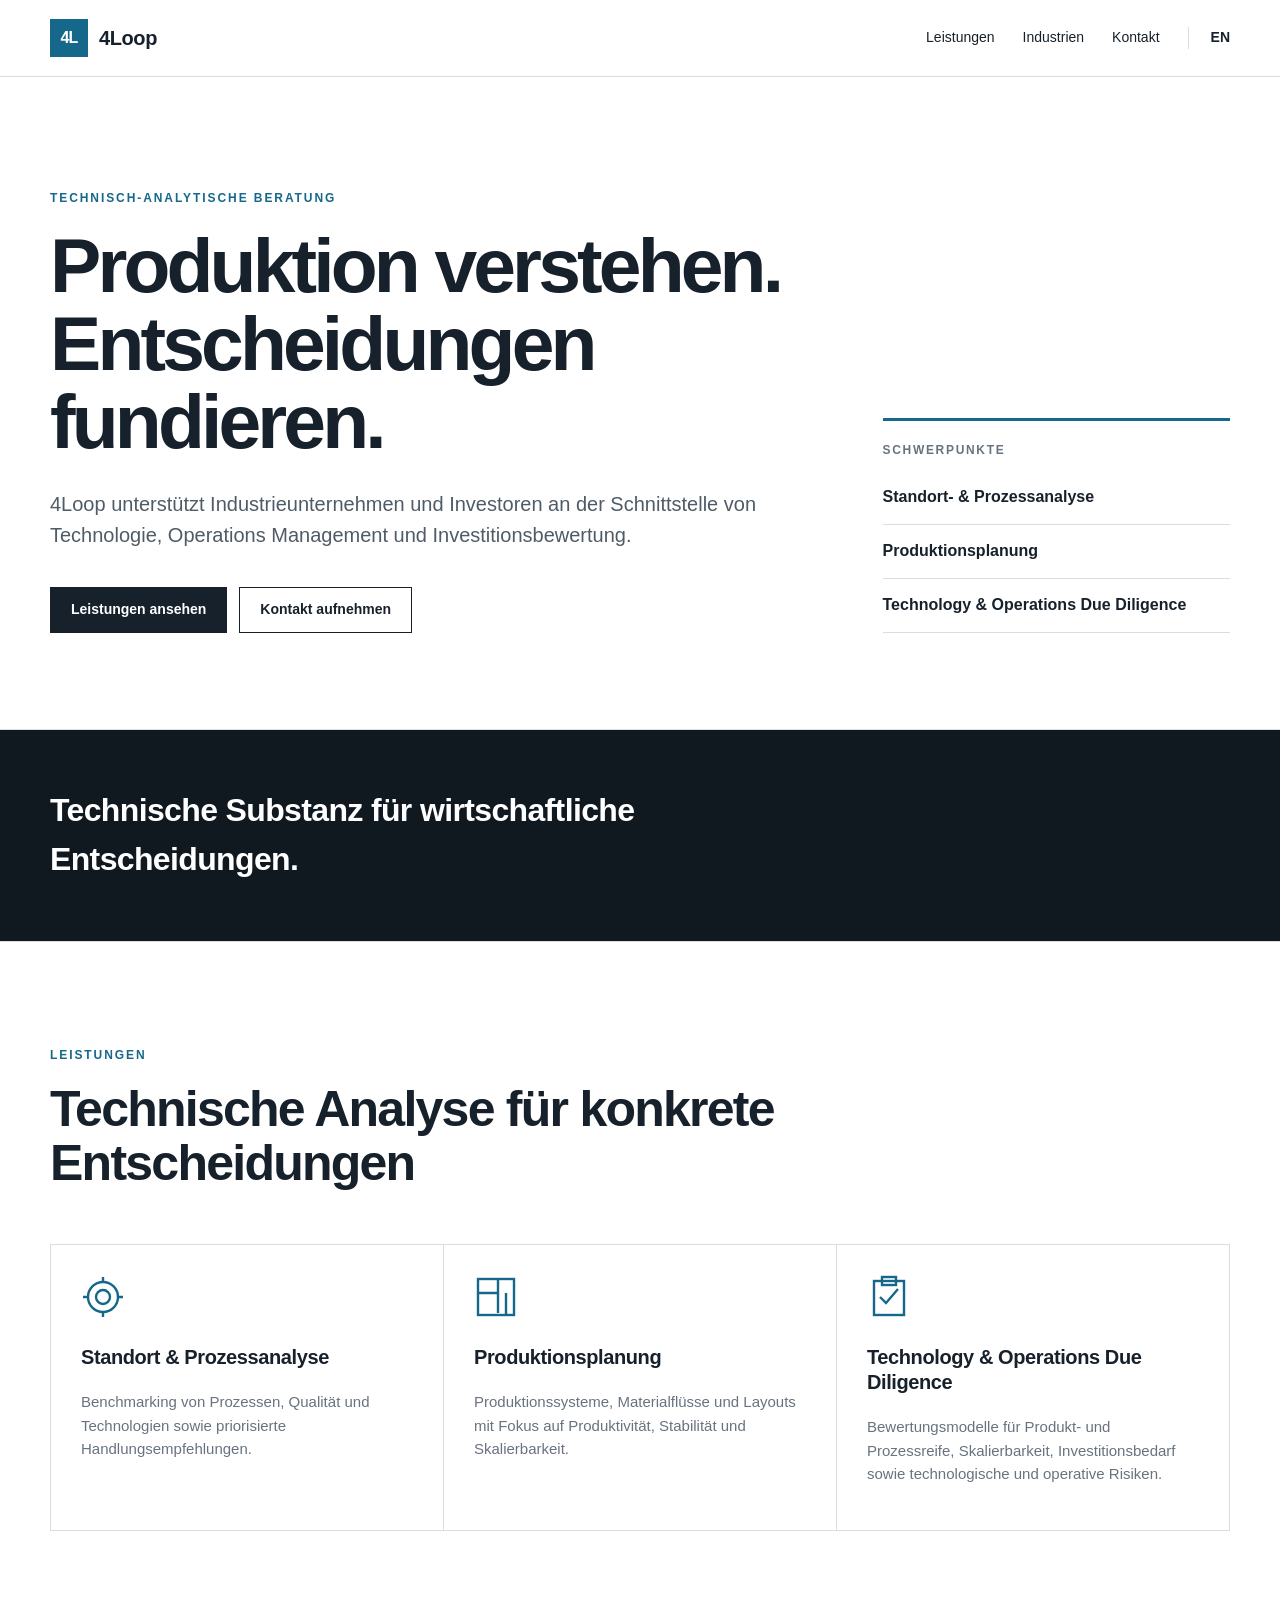
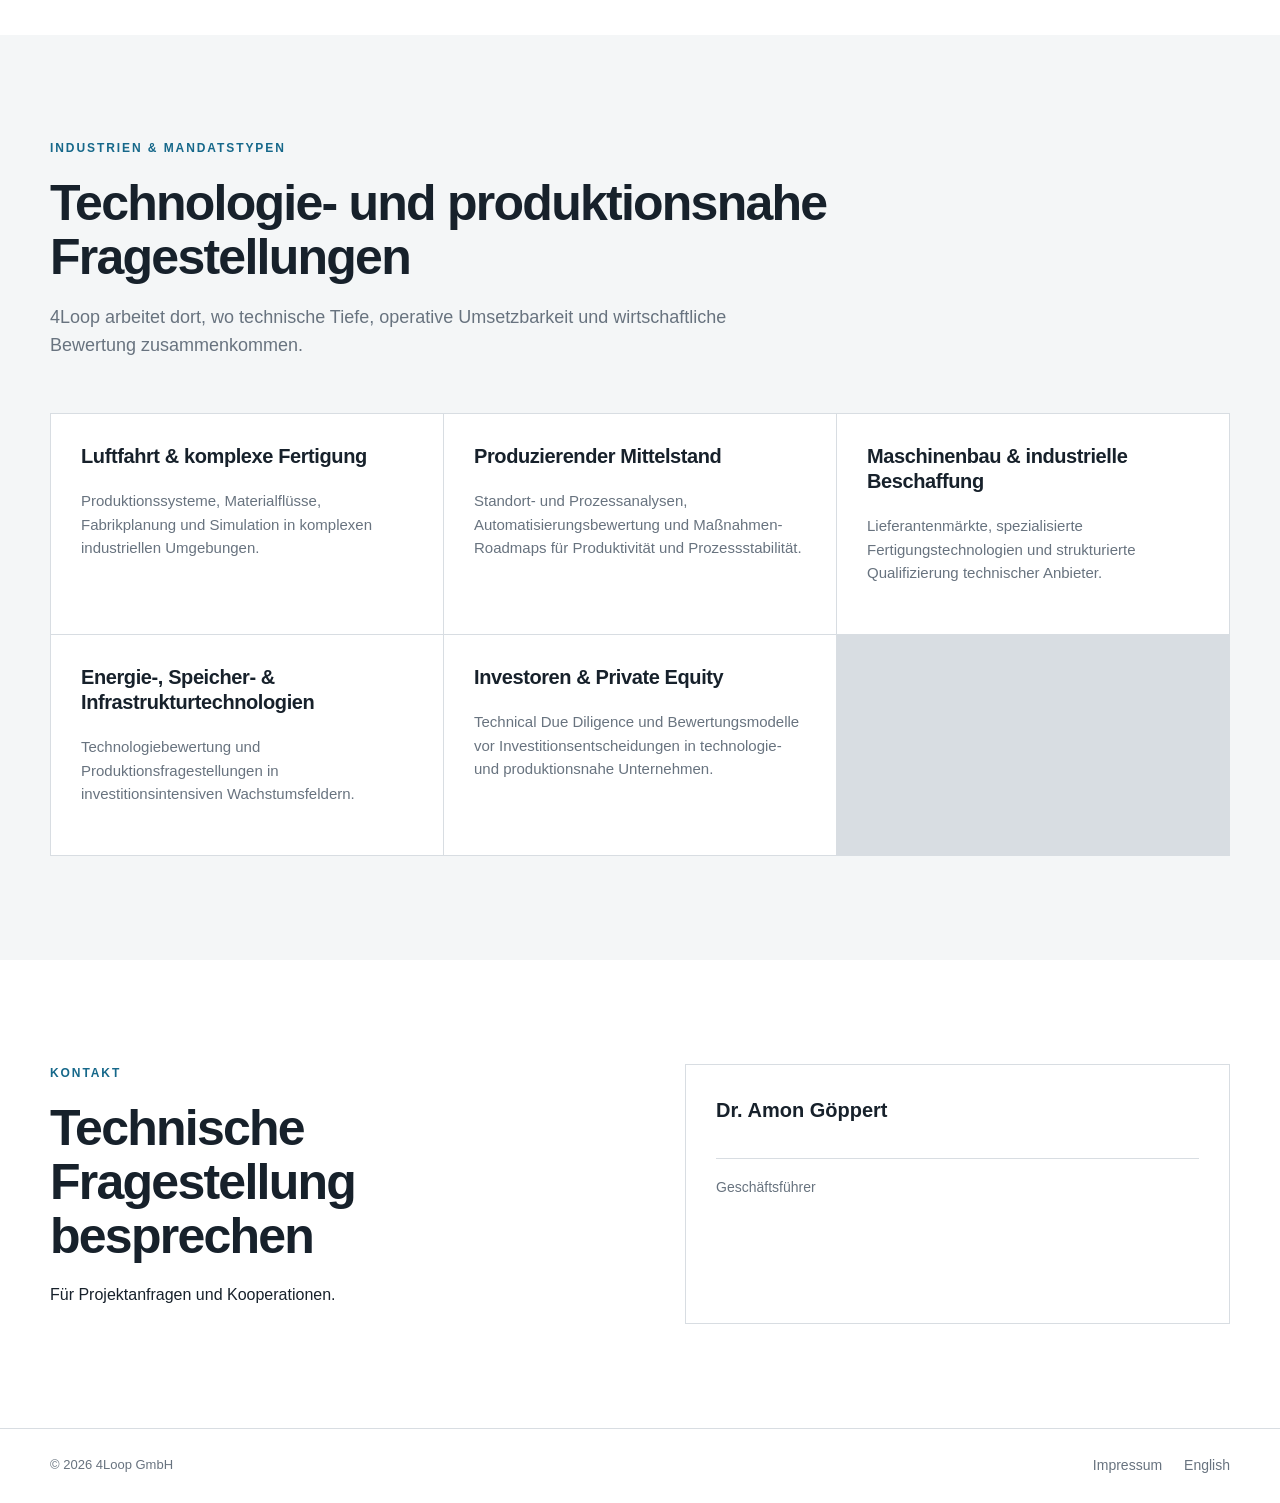
==== index.html @ 40c07889 "Projekterfahrung-Sektion entfernen, Firmenanschrift ins Impressum verlagern "Ausgewählte Projekterfa" ====
<!doctype html>
<html lang="de">
<head>
  <meta charset="utf-8">
  <meta name="viewport" content="width=device-width, initial-scale=1">
  <meta name="description" content="4Loop GmbH – technisch-analytische Beratung für Produktion, Lieferkette, Simulation und Investitionsentscheidungen.">
  <title>4Loop GmbH | Technische Beratung für Produktion und Investitionsentscheidungen</title>
  <link rel="stylesheet" href="styles.css">
</head>
<body>
  <header class="site-header">
    <div class="container header-inner">
      <a class="brand" href="./" aria-label="4Loop Startseite">
        <span class="brand-mark">4L</span>
        <span class="brand-name">4Loop</span>
      </a>
      <nav class="nav" aria-label="Hauptnavigation">
        <a href="#leistungen">Leistungen</a>
        <a href="#industrien">Industrien</a>
        <a href="#kontakt">Kontakt</a>
        <a class="lang-link" href="en/" lang="en">EN</a>
      </nav>
    </div>
  </header>

  <main>
    <section class="hero">
      <div class="container hero-grid">
        <div>
          <p class="eyebrow">Technisch-analytische Beratung</p>
          <h1>Produktion verstehen.<br>Entscheidungen fundieren.</h1>
          <p class="hero-copy">4Loop unterstützt Industrieunternehmen und Investoren an der Schnittstelle von Technologie, Operations Management und Investitionsbewertung.</p>
          <div class="hero-actions">
            <a class="button primary" href="#leistungen">Leistungen ansehen</a>
            <a class="button secondary" href="#kontakt">Kontakt aufnehmen</a>
          </div>
        </div>
        <aside class="hero-panel" aria-label="Leistungsschwerpunkte">
          <p class="panel-label">Schwerpunkte</p>
          <ul class="focus-list">
            <li>Standort- & Prozessanalyse</li>
            <li>Produktionsplanung</li>
            <li>Technology & Operations Due Diligence</li>
          </ul>
        </aside>
      </div>
    </section>

    <section class="claim">
      <div class="container">
        <p>Technische Substanz für wirtschaftliche Entscheidungen.</p>
      </div>
    </section>

    <section class="section" id="leistungen">
      <div class="container">
        <div class="section-heading">
          <p class="eyebrow">Leistungen</p>
          <h2>Technische Analyse für konkrete Entscheidungen</h2>
        </div>
        <div class="card-grid services-grid">
          <article class="card">
            <span class="card-icon" aria-hidden="true"><svg viewBox="0 0 44 44" fill="none" stroke="currentColor" stroke-width="2.4"><circle cx="22" cy="22" r="15"/><circle cx="22" cy="22" r="7"/><path d="M22 2v6M22 36v6M2 22h6M36 22h6"/></svg></span>
            <h3>Standort & Prozessanalyse</h3>
            <p>Benchmarking von Prozessen, Qualität und Technologien sowie priorisierte Handlungsempfehlungen.</p>
          </article>
          <article class="card">
            <span class="card-icon" aria-hidden="true"><svg viewBox="0 0 44 44" fill="none" stroke="currentColor" stroke-width="2.4"><rect x="4" y="4" width="36" height="36"/><path d="M4 18h20M24 4v34M32 18v22"/></svg></span>
            <h3>Produktionsplanung</h3>
            <p>Produktionssysteme, Materialflüsse und Layouts mit Fokus auf Produktivität, Stabilität und Skalierbarkeit.</p>
          </article>
          <article class="card">
            <span class="card-icon" aria-hidden="true"><svg viewBox="0 0 44 44" fill="none" stroke="currentColor" stroke-width="2.4"><rect x="7" y="6" width="30" height="34"/><rect x="15" y="2" width="14" height="8"/><path d="M13 22l6 6 12-14"/></svg></span>
            <h3>Technology & Operations Due Diligence</h3>
            <p>Bewertungsmodelle für Produkt- und Prozessreife, Skalierbarkeit, Investitionsbedarf sowie technologische und operative Risiken.</p>
          </article>
        </div>
      </div>
    </section>

    <section class="section section-muted" id="industrien">
      <div class="container">
        <div class="section-heading">
          <p class="eyebrow">Industrien & Mandatstypen</p>
          <h2>Technologie- und produktionsnahe Fragestellungen</h2>
          <p>4Loop arbeitet dort, wo technische Tiefe, operative Umsetzbarkeit und wirtschaftliche Bewertung zusammenkommen.</p>
        </div>
        <div class="industry-grid">
          <article class="industry"><h3>Luftfahrt & komplexe Fertigung</h3><p>Produktionssysteme, Materialflüsse, Fabrikplanung und Simulation in komplexen industriellen Umgebungen.</p></article>
          <article class="industry"><h3>Produzierender Mittelstand</h3><p>Standort- und Prozessanalysen, Automatisierungsbewertung und Maßnahmen-Roadmaps für Produktivität und Prozessstabilität.</p></article>
          <article class="industry"><h3>Maschinenbau & industrielle Beschaffung</h3><p>Lieferantenmärkte, spezialisierte Fertigungstechnologien und strukturierte Qualifizierung technischer Anbieter.</p></article>
          <article class="industry"><h3>Energie-, Speicher- & Infrastrukturtechnologien</h3><p>Technologiebewertung und Produktionsfragestellungen in investitionsintensiven Wachstumsfeldern.</p></article>
          <article class="industry"><h3>Investoren & Private Equity</h3><p>Technical Due Diligence und Bewertungsmodelle vor Investitionsentscheidungen in technologie- und produktionsnahe Unternehmen.</p></article>
        </div>
      </div>
    </section>

    <section class="section contact-section" id="kontakt">
      <div class="container contact-grid">
        <div>
          <p class="eyebrow">Kontakt</p>
          <h2>Technische Fragestellung besprechen</h2>
          <p>Für Projektanfragen und Kooperationen.</p>
        </div>
        <address class="contact-card">
          <strong>Dr. Amon Göppert</strong>
          <span class="contact-meta">Geschäftsführer</span>
          <!-- TODO before go-live: add a business email/phone contact channel here (Firmenanschrift steht im Impressum). -->
        </address>
      </div>
    </section>
  </main>

  <footer class="site-footer">
    <div class="container footer-inner">
      <span>© 2026 4Loop GmbH</span>
      <div class="footer-links">
        <a href="impressum.html">Impressum</a>
        <a href="en/" lang="en">English</a>
      </div>
    </div>
  </footer>
</body>
</html>
---- styles.css ----
:root{--ink:#17212b;--muted:#68737f;--line:#d8dde2;--paper:#fff;--soft:#f4f6f7;--accent:#16688a;--dark:#101820;--max:1180px}*{box-sizing:border-box}html{scroll-behavior:smooth}body{margin:0;font-family:Inter,ui-sans-serif,-apple-system,BlinkMacSystemFont,"Segoe UI",Helvetica,Arial,sans-serif;color:var(--ink);background:var(--paper);line-height:1.55}.container{width:min(calc(100% - 48px),var(--max));margin:auto}.site-header{position:sticky;top:0;z-index:10;background:rgba(255,255,255,.96);border-bottom:1px solid var(--line);backdrop-filter:blur(10px)}.header-inner{height:76px;display:flex;align-items:center;justify-content:space-between}.brand{display:flex;align-items:center;gap:11px;color:var(--ink);text-decoration:none}.brand-mark{display:grid;place-items:center;width:38px;height:38px;background:var(--accent);color:#fff;font-weight:800;letter-spacing:-.05em}.brand-name{font-size:20px;font-weight:750;letter-spacing:-.02em}.nav{display:flex;align-items:center;gap:28px}.nav a,.footer-links a{color:inherit;text-decoration:none;font-size:14px}.nav a:hover,.footer-links a:hover{color:var(--accent)}.lang-link{padding-left:22px;border-left:1px solid var(--line);font-weight:700}.hero{padding:112px 0 96px;border-bottom:1px solid var(--line)}.hero-grid{display:grid;grid-template-columns:minmax(0,1.5fr) minmax(300px,.7fr);gap:88px;align-items:end}.eyebrow{margin:0 0 18px;text-transform:uppercase;letter-spacing:.16em;font-size:12px;font-weight:800;color:var(--accent)}h1,h2,h3,p{margin-top:0}h1{font-size:clamp(48px,6vw,78px);line-height:1.02;letter-spacing:-.05em;max-width:850px;margin-bottom:28px}h2{font-size:clamp(34px,4vw,50px);line-height:1.08;letter-spacing:-.035em;margin-bottom:20px}h3{font-size:20px;line-height:1.25;letter-spacing:-.02em}.hero-copy{max-width:750px;font-size:20px;color:#4f5b66}.hero-actions{display:flex;gap:12px;margin-top:36px}.button{display:inline-flex;align-items:center;justify-content:center;min-height:46px;padding:0 20px;border:1px solid var(--ink);text-decoration:none;font-size:14px;font-weight:700}.button.primary{background:var(--ink);color:#fff}.button.primary:hover{background:var(--accent);border-color:var(--accent)}.button.secondary{color:var(--ink);background:#fff}.hero-panel{border-top:3px solid var(--accent);padding-top:20px}.panel-label{font-size:12px;text-transform:uppercase;letter-spacing:.14em;font-weight:800;color:var(--muted)}.focus-list{list-style:none;padding:0;margin:0}.focus-list li{padding:14px 0;border-bottom:1px solid var(--line);font-weight:650}.section{padding:104px 0}.section-muted{background:var(--soft)}.section-heading{max-width:780px;margin-bottom:54px}.section-heading>p:last-child{font-size:18px;color:var(--muted);max-width:700px}.card-grid{display:grid;grid-template-columns:repeat(3,1fr);border-top:1px solid var(--line);border-left:1px solid var(--line)}.card{min-height:250px;padding:30px;border-right:1px solid var(--line);border-bottom:1px solid var(--line)}.card p,.industry p{color:var(--muted);font-size:15px}.industry-grid{display:grid;grid-template-columns:repeat(3,1fr);gap:1px;background:var(--line);border:1px solid var(--line)}.industry{background:var(--paper);padding:30px;min-height:220px}.claim{border-bottom:1px solid var(--line);padding:56px 0;background:var(--dark)}.claim p{margin:0;color:#fff;font-size:clamp(22px,2.6vw,32px);font-weight:650;letter-spacing:-.02em;max-width:820px}.card-icon{display:block;width:44px;height:44px;color:var(--accent)}.card-icon svg{width:100%;height:100%}.card h3{margin-top:26px}.contact-grid{display:grid;grid-template-columns:1fr 1fr;gap:90px}.contact-card{font-style:normal;display:flex;flex-direction:column;padding:30px;border:1px solid var(--line);font-size:16px}.contact-card strong{font-size:20px;margin-bottom:14px}.contact-meta{margin-top:18px;padding-top:18px;border-top:1px solid var(--line);color:var(--muted);font-size:14px}.site-footer{border-top:1px solid var(--line);padding:26px 0;color:var(--muted)}.footer-inner{display:flex;justify-content:space-between;font-size:13px}.footer-links{display:flex;gap:22px}.legal{max-width:820px}.legal h1{font-size:48px}.legal h2{font-size:24px;margin-top:42px}.legal p{color:#4f5b66}@media(max-width:900px){.nav a:not(.lang-link){display:none}.hero-grid,.contact-grid{grid-template-columns:1fr;gap:50px}.card-grid,.industry-grid{grid-template-columns:1fr 1fr}.hero{padding-top:80px}}@media(max-width:600px){.container{width:min(calc(100% - 30px),var(--max))}.header-inner{height:66px}.hero{padding:64px 0}.section{padding:72px 0}.card-grid,.industry-grid{grid-template-columns:1fr}h1{font-size:46px}.hero-actions{flex-direction:column;align-items:stretch}.footer-inner{gap:20px;flex-direction:column}}
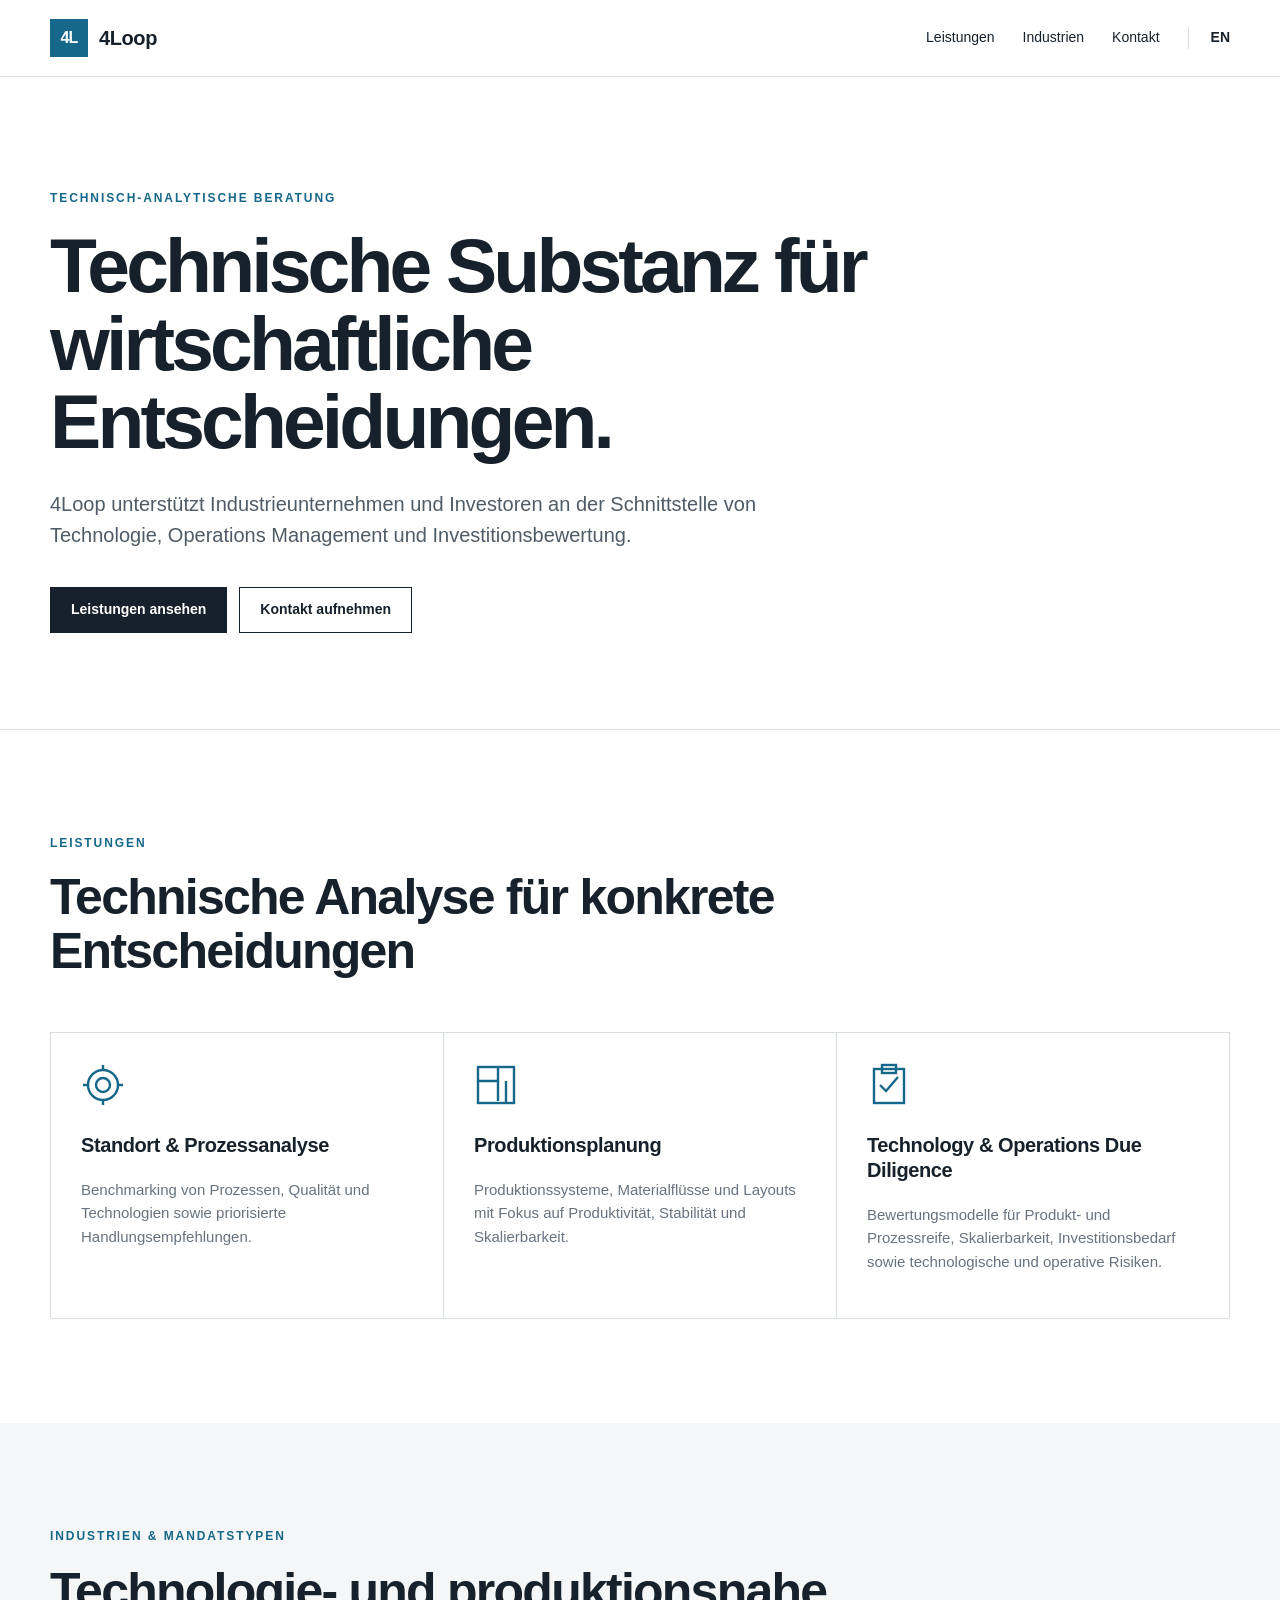
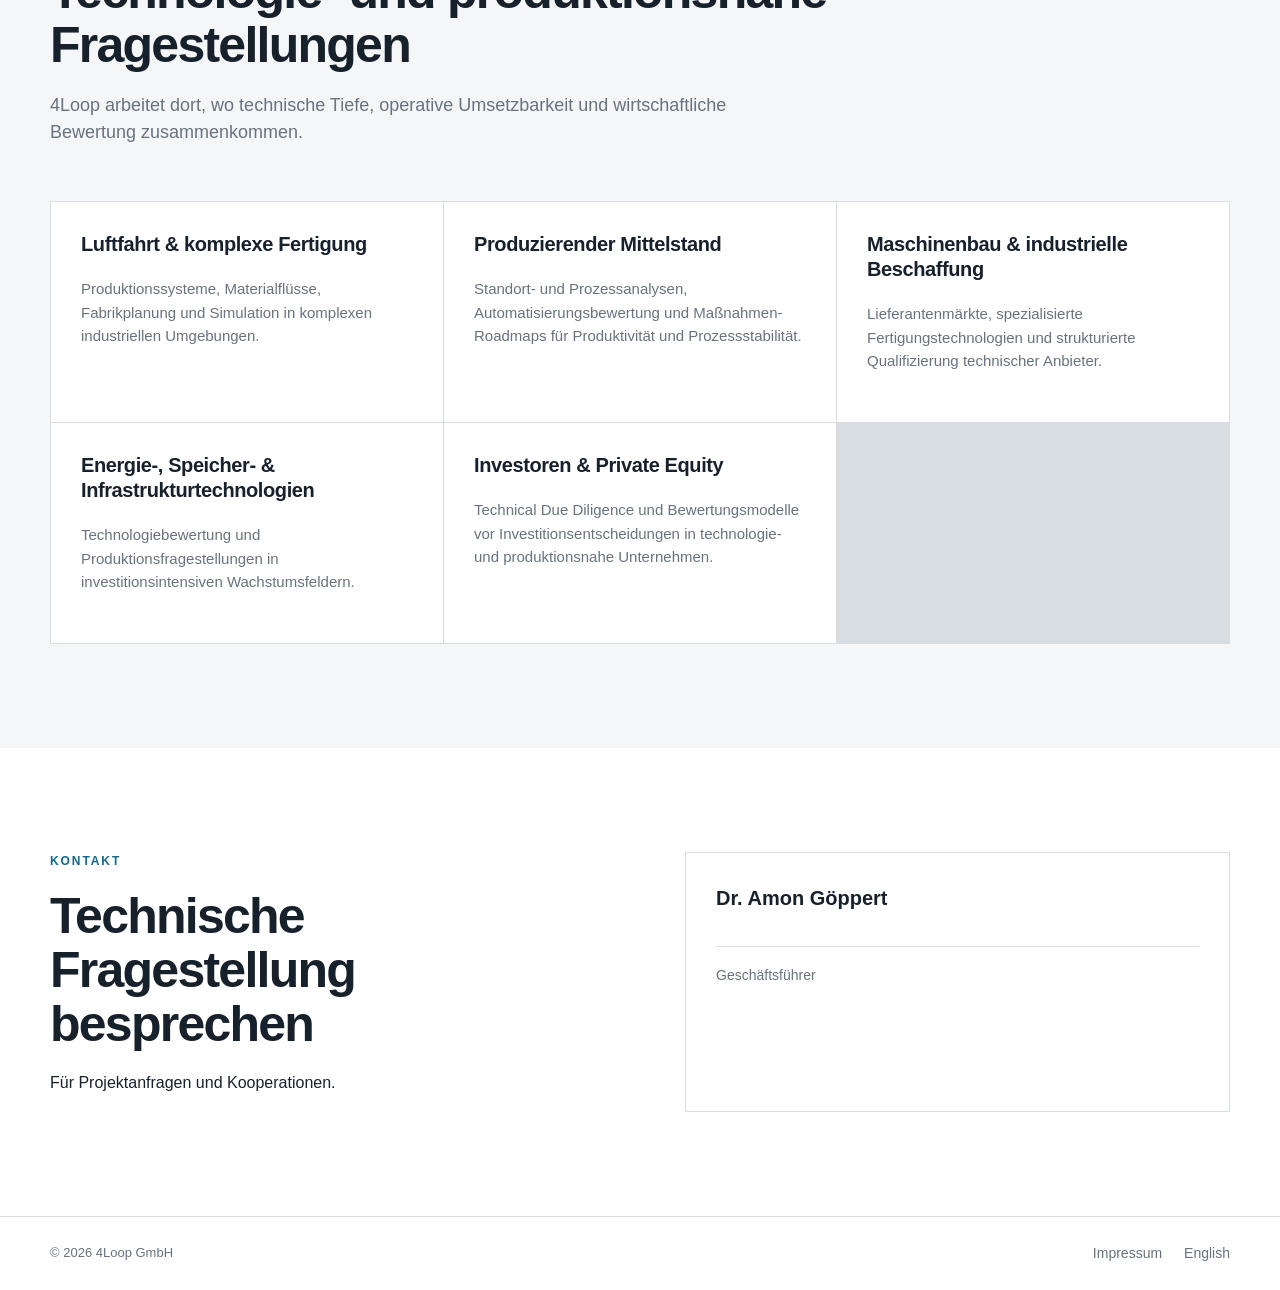
==== commit f3efe4c6: "Hero vereinfachen: Claim wird Headline, Schwerpunkte-Panel entfernt "Technische Substanz für wirtsch" ====
--- a/index.html
+++ b/index.html
@@ -25,30 +25,14 @@
 
   <main>
     <section class="hero">
-      <div class="container hero-grid">
-        <div>
-          <p class="eyebrow">Technisch-analytische Beratung</p>
-          <h1>Produktion verstehen.<br>Entscheidungen fundieren.</h1>
-          <p class="hero-copy">4Loop unterstützt Industrieunternehmen und Investoren an der Schnittstelle von Technologie, Operations Management und Investitionsbewertung.</p>
-          <div class="hero-actions">
-            <a class="button primary" href="#leistungen">Leistungen ansehen</a>
-            <a class="button secondary" href="#kontakt">Kontakt aufnehmen</a>
-          </div>
+      <div class="container">
+        <p class="eyebrow">Technisch-analytische Beratung</p>
+        <h1>Technische Substanz für wirtschaftliche Entscheidungen.</h1>
+        <p class="hero-copy">4Loop unterstützt Industrieunternehmen und Investoren an der Schnittstelle von Technologie, Operations Management und Investitionsbewertung.</p>
+        <div class="hero-actions">
+          <a class="button primary" href="#leistungen">Leistungen ansehen</a>
+          <a class="button secondary" href="#kontakt">Kontakt aufnehmen</a>
         </div>
-        <aside class="hero-panel" aria-label="Leistungsschwerpunkte">
-          <p class="panel-label">Schwerpunkte</p>
-          <ul class="focus-list">
-            <li>Standort- & Prozessanalyse</li>
-            <li>Produktionsplanung</li>
-            <li>Technology & Operations Due Diligence</li>
-          </ul>
-        </aside>
-      </div>
-    </section>
-
-    <section class="claim">
-      <div class="container">
-        <p>Technische Substanz für wirtschaftliche Entscheidungen.</p>
       </div>
     </section>
 
--- a/styles.css
+++ b/styles.css
@@ -1 +1 @@
-:root{--ink:#17212b;--muted:#68737f;--line:#d8dde2;--paper:#fff;--soft:#f4f6f7;--accent:#16688a;--dark:#101820;--max:1180px}*{box-sizing:border-box}html{scroll-behavior:smooth}body{margin:0;font-family:Inter,ui-sans-serif,-apple-system,BlinkMacSystemFont,"Segoe UI",Helvetica,Arial,sans-serif;color:var(--ink);background:var(--paper);line-height:1.55}.container{width:min(calc(100% - 48px),var(--max));margin:auto}.site-header{position:sticky;top:0;z-index:10;background:rgba(255,255,255,.96);border-bottom:1px solid var(--line);backdrop-filter:blur(10px)}.header-inner{height:76px;display:flex;align-items:center;justify-content:space-between}.brand{display:flex;align-items:center;gap:11px;color:var(--ink);text-decoration:none}.brand-mark{display:grid;place-items:center;width:38px;height:38px;background:var(--accent);color:#fff;font-weight:800;letter-spacing:-.05em}.brand-name{font-size:20px;font-weight:750;letter-spacing:-.02em}.nav{display:flex;align-items:center;gap:28px}.nav a,.footer-links a{color:inherit;text-decoration:none;font-size:14px}.nav a:hover,.footer-links a:hover{color:var(--accent)}.lang-link{padding-left:22px;border-left:1px solid var(--line);font-weight:700}.hero{padding:112px 0 96px;border-bottom:1px solid var(--line)}.hero-grid{display:grid;grid-template-columns:minmax(0,1.5fr) minmax(300px,.7fr);gap:88px;align-items:end}.eyebrow{margin:0 0 18px;text-transform:uppercase;letter-spacing:.16em;font-size:12px;font-weight:800;color:var(--accent)}h1,h2,h3,p{margin-top:0}h1{font-size:clamp(48px,6vw,78px);line-height:1.02;letter-spacing:-.05em;max-width:850px;margin-bottom:28px}h2{font-size:clamp(34px,4vw,50px);line-height:1.08;letter-spacing:-.035em;margin-bottom:20px}h3{font-size:20px;line-height:1.25;letter-spacing:-.02em}.hero-copy{max-width:750px;font-size:20px;color:#4f5b66}.hero-actions{display:flex;gap:12px;margin-top:36px}.button{display:inline-flex;align-items:center;justify-content:center;min-height:46px;padding:0 20px;border:1px solid var(--ink);text-decoration:none;font-size:14px;font-weight:700}.button.primary{background:var(--ink);color:#fff}.button.primary:hover{background:var(--accent);border-color:var(--accent)}.button.secondary{color:var(--ink);background:#fff}.hero-panel{border-top:3px solid var(--accent);padding-top:20px}.panel-label{font-size:12px;text-transform:uppercase;letter-spacing:.14em;font-weight:800;color:var(--muted)}.focus-list{list-style:none;padding:0;margin:0}.focus-list li{padding:14px 0;border-bottom:1px solid var(--line);font-weight:650}.section{padding:104px 0}.section-muted{background:var(--soft)}.section-heading{max-width:780px;margin-bottom:54px}.section-heading>p:last-child{font-size:18px;color:var(--muted);max-width:700px}.card-grid{display:grid;grid-template-columns:repeat(3,1fr);border-top:1px solid var(--line);border-left:1px solid var(--line)}.card{min-height:250px;padding:30px;border-right:1px solid var(--line);border-bottom:1px solid var(--line)}.card p,.industry p{color:var(--muted);font-size:15px}.industry-grid{display:grid;grid-template-columns:repeat(3,1fr);gap:1px;background:var(--line);border:1px solid var(--line)}.industry{background:var(--paper);padding:30px;min-height:220px}.claim{border-bottom:1px solid var(--line);padding:56px 0;background:var(--dark)}.claim p{margin:0;color:#fff;font-size:clamp(22px,2.6vw,32px);font-weight:650;letter-spacing:-.02em;max-width:820px}.card-icon{display:block;width:44px;height:44px;color:var(--accent)}.card-icon svg{width:100%;height:100%}.card h3{margin-top:26px}.contact-grid{display:grid;grid-template-columns:1fr 1fr;gap:90px}.contact-card{font-style:normal;display:flex;flex-direction:column;padding:30px;border:1px solid var(--line);font-size:16px}.contact-card strong{font-size:20px;margin-bottom:14px}.contact-meta{margin-top:18px;padding-top:18px;border-top:1px solid var(--line);color:var(--muted);font-size:14px}.site-footer{border-top:1px solid var(--line);padding:26px 0;color:var(--muted)}.footer-inner{display:flex;justify-content:space-between;font-size:13px}.footer-links{display:flex;gap:22px}.legal{max-width:820px}.legal h1{font-size:48px}.legal h2{font-size:24px;margin-top:42px}.legal p{color:#4f5b66}@media(max-width:900px){.nav a:not(.lang-link){display:none}.hero-grid,.contact-grid{grid-template-columns:1fr;gap:50px}.card-grid,.industry-grid{grid-template-columns:1fr 1fr}.hero{padding-top:80px}}@media(max-width:600px){.container{width:min(calc(100% - 30px),var(--max))}.header-inner{height:66px}.hero{padding:64px 0}.section{padding:72px 0}.card-grid,.industry-grid{grid-template-columns:1fr}h1{font-size:46px}.hero-actions{flex-direction:column;align-items:stretch}.footer-inner{gap:20px;flex-direction:column}}
+:root{--ink:#17212b;--muted:#68737f;--line:#d8dde2;--paper:#fff;--soft:#f4f6f7;--accent:#16688a;--dark:#101820;--max:1180px}*{box-sizing:border-box}html{scroll-behavior:smooth}body{margin:0;font-family:Inter,ui-sans-serif,-apple-system,BlinkMacSystemFont,"Segoe UI",Helvetica,Arial,sans-serif;color:var(--ink);background:var(--paper);line-height:1.55}.container{width:min(calc(100% - 48px),var(--max));margin:auto}.site-header{position:sticky;top:0;z-index:10;background:rgba(255,255,255,.96);border-bottom:1px solid var(--line);backdrop-filter:blur(10px)}.header-inner{height:76px;display:flex;align-items:center;justify-content:space-between}.brand{display:flex;align-items:center;gap:11px;color:var(--ink);text-decoration:none}.brand-mark{display:grid;place-items:center;width:38px;height:38px;background:var(--accent);color:#fff;font-weight:800;letter-spacing:-.05em}.brand-name{font-size:20px;font-weight:750;letter-spacing:-.02em}.nav{display:flex;align-items:center;gap:28px}.nav a,.footer-links a{color:inherit;text-decoration:none;font-size:14px}.nav a:hover,.footer-links a:hover{color:var(--accent)}.lang-link{padding-left:22px;border-left:1px solid var(--line);font-weight:700}.hero{padding:112px 0 96px;border-bottom:1px solid var(--line)}.eyebrow{margin:0 0 18px;text-transform:uppercase;letter-spacing:.16em;font-size:12px;font-weight:800;color:var(--accent)}h1,h2,h3,p{margin-top:0}h1{font-size:clamp(48px,6vw,78px);line-height:1.02;letter-spacing:-.05em;max-width:850px;margin-bottom:28px}h2{font-size:clamp(34px,4vw,50px);line-height:1.08;letter-spacing:-.035em;margin-bottom:20px}h3{font-size:20px;line-height:1.25;letter-spacing:-.02em}.hero-copy{max-width:750px;font-size:20px;color:#4f5b66}.hero-actions{display:flex;gap:12px;margin-top:36px}.button{display:inline-flex;align-items:center;justify-content:center;min-height:46px;padding:0 20px;border:1px solid var(--ink);text-decoration:none;font-size:14px;font-weight:700}.button.primary{background:var(--ink);color:#fff}.button.primary:hover{background:var(--accent);border-color:var(--accent)}.button.secondary{color:var(--ink);background:#fff}.section{padding:104px 0}.section-muted{background:var(--soft)}.section-heading{max-width:780px;margin-bottom:54px}.section-heading>p:last-child{font-size:18px;color:var(--muted);max-width:700px}.card-grid{display:grid;grid-template-columns:repeat(3,1fr);border-top:1px solid var(--line);border-left:1px solid var(--line)}.card{min-height:250px;padding:30px;border-right:1px solid var(--line);border-bottom:1px solid var(--line)}.card p,.industry p{color:var(--muted);font-size:15px}.industry-grid{display:grid;grid-template-columns:repeat(3,1fr);gap:1px;background:var(--line);border:1px solid var(--line)}.industry{background:var(--paper);padding:30px;min-height:220px}.card-icon{display:block;width:44px;height:44px;color:var(--accent)}.card-icon svg{width:100%;height:100%}.card h3{margin-top:26px}.contact-grid{display:grid;grid-template-columns:1fr 1fr;gap:90px}.contact-card{font-style:normal;display:flex;flex-direction:column;padding:30px;border:1px solid var(--line);font-size:16px}.contact-card strong{font-size:20px;margin-bottom:14px}.contact-meta{margin-top:18px;padding-top:18px;border-top:1px solid var(--line);color:var(--muted);font-size:14px}.site-footer{border-top:1px solid var(--line);padding:26px 0;color:var(--muted)}.footer-inner{display:flex;justify-content:space-between;font-size:13px}.footer-links{display:flex;gap:22px}.legal{max-width:820px}.legal h1{font-size:48px}.legal h2{font-size:24px;margin-top:42px}.legal p{color:#4f5b66}@media(max-width:900px){.nav a:not(.lang-link){display:none}.contact-grid{grid-template-columns:1fr;gap:50px}.card-grid,.industry-grid{grid-template-columns:1fr 1fr}.hero{padding-top:80px}}@media(max-width:600px){.container{width:min(calc(100% - 30px),var(--max))}.header-inner{height:66px}.hero{padding:64px 0}.section{padding:72px 0}.card-grid,.industry-grid{grid-template-columns:1fr}h1{font-size:46px}.hero-actions{flex-direction:column;align-items:stretch}.footer-inner{gap:20px;flex-direction:column}}
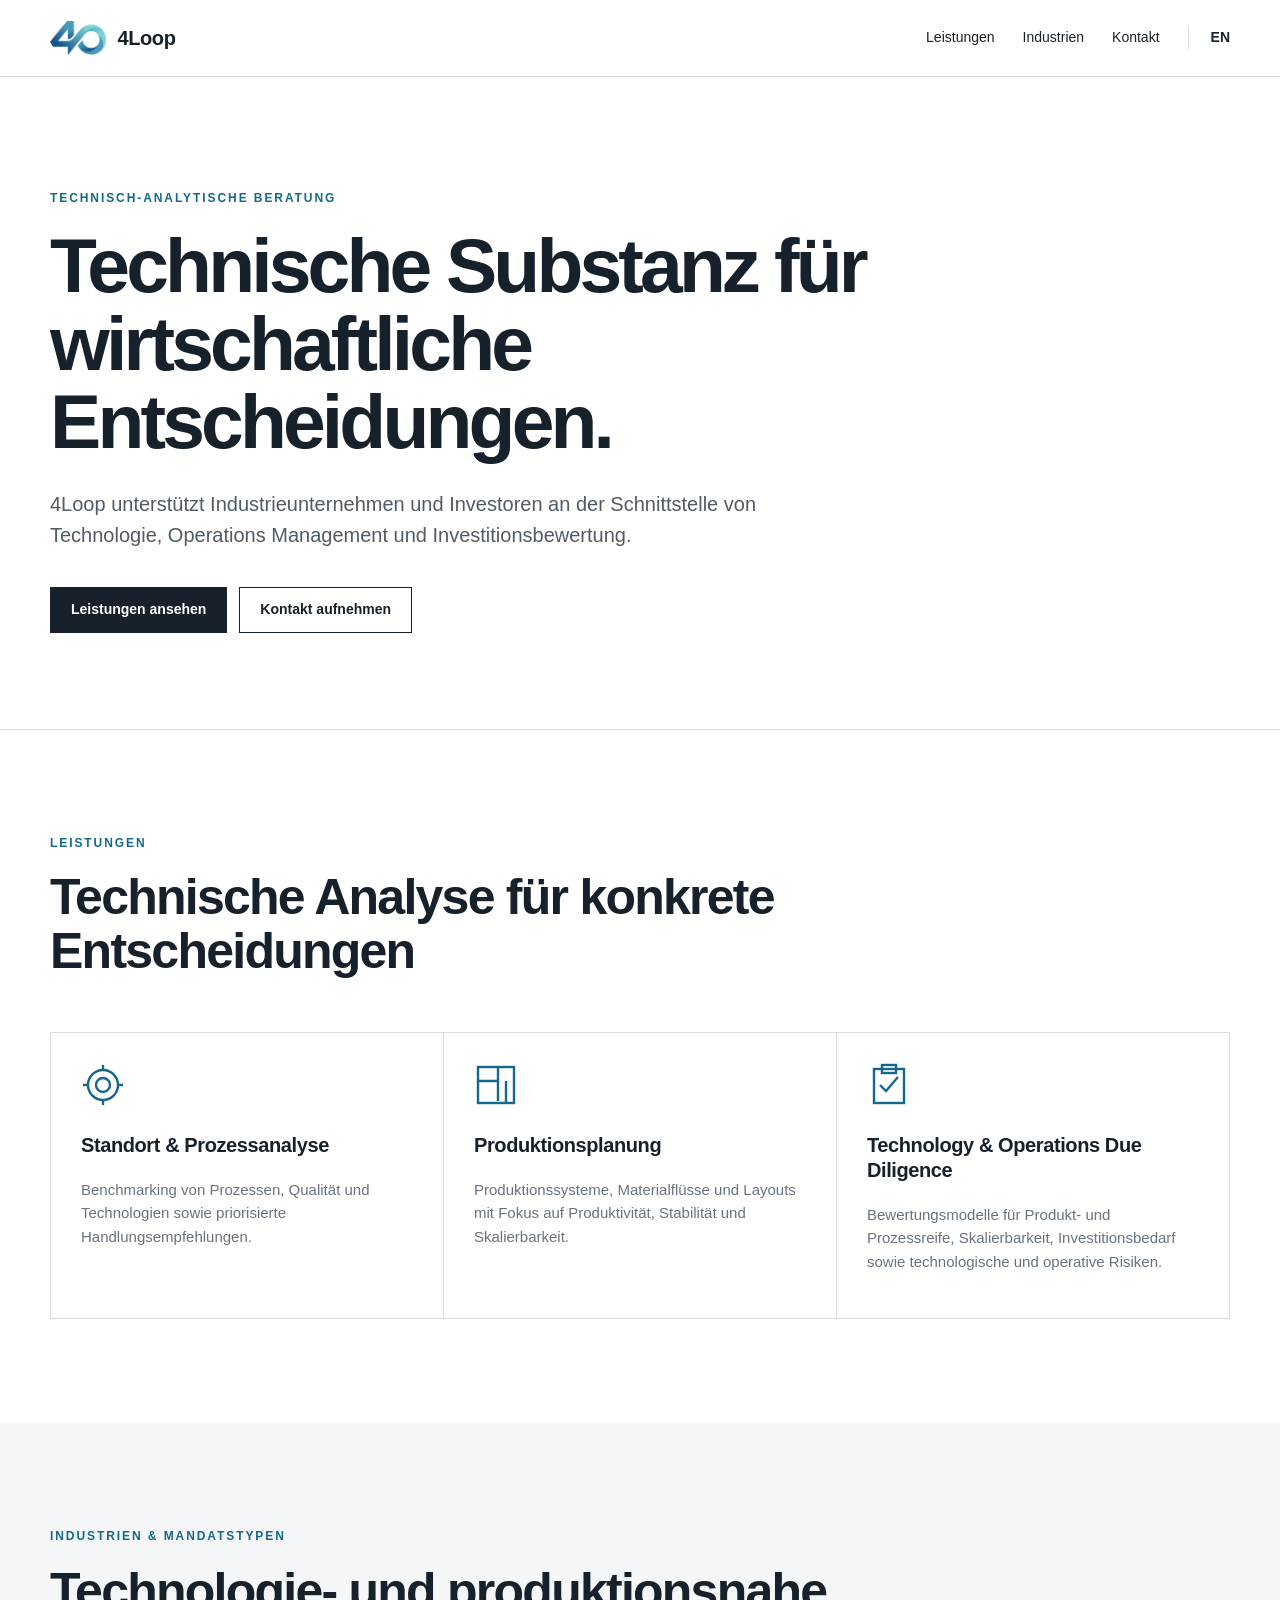
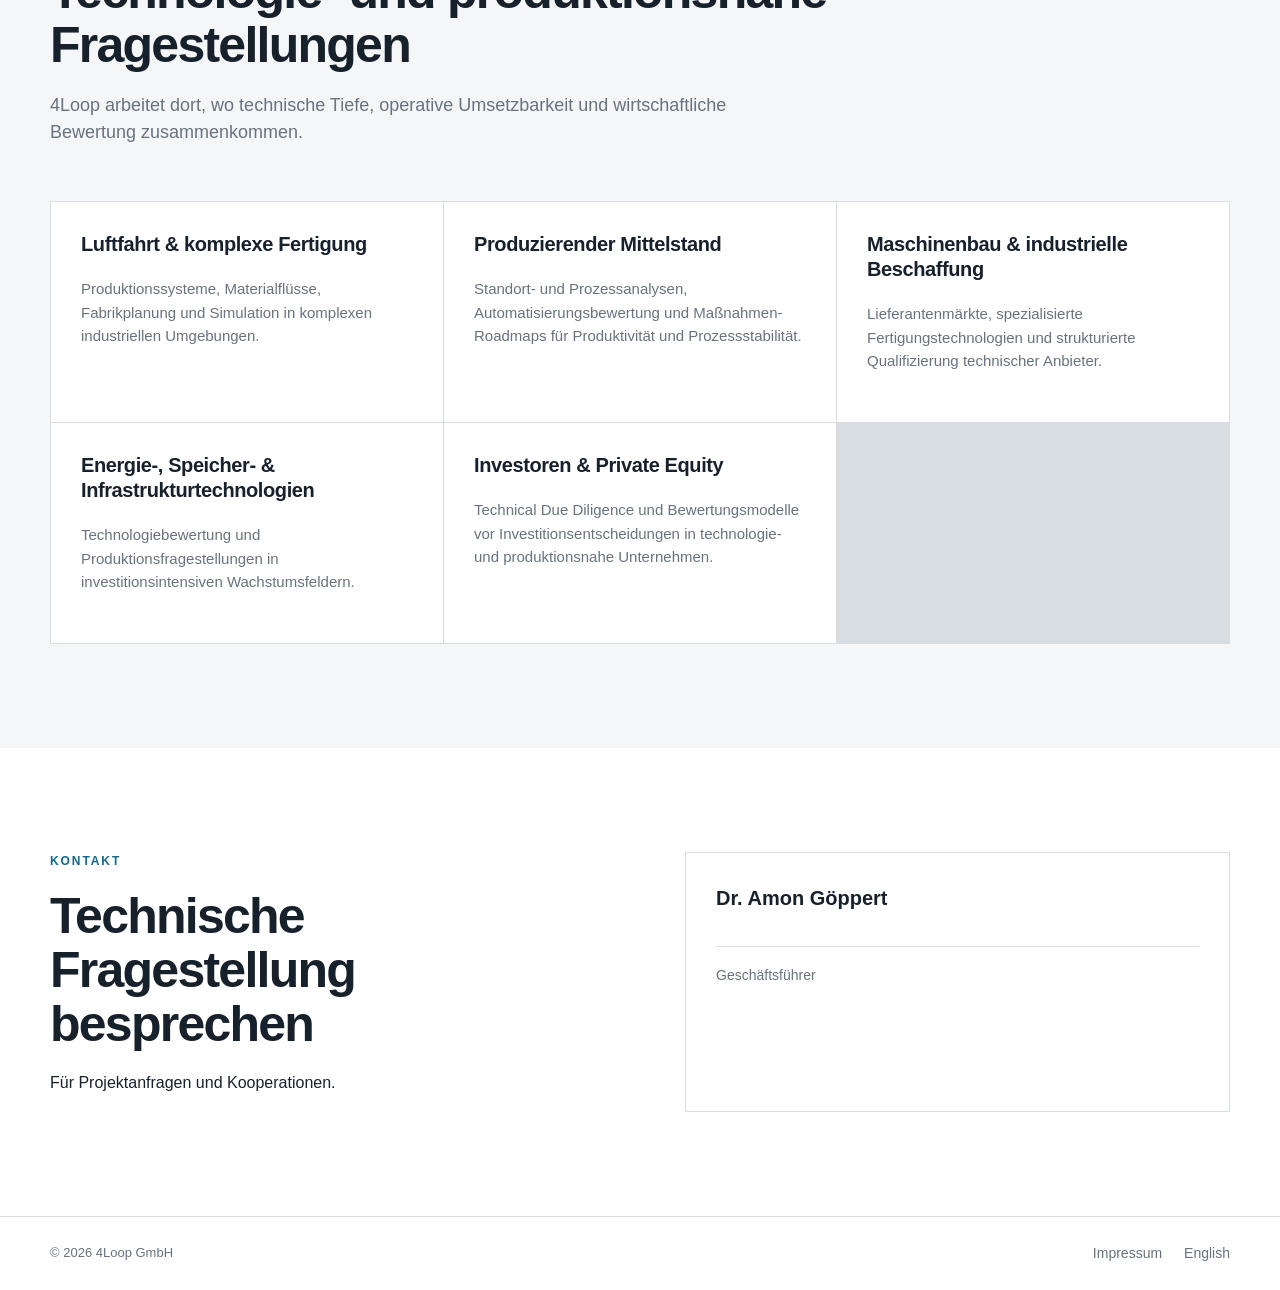
==== commit 9092e712: "Neues Logo im Header einbinden Das bereitgestellte 4Loop-Bildzeichen (4 + Endlosschleife) als assets" ====
--- a/index.html
+++ b/index.html
@@ -11,7 +11,7 @@
   <header class="site-header">
     <div class="container header-inner">
       <a class="brand" href="./" aria-label="4Loop Startseite">
-        <span class="brand-mark">4L</span>
+        <img class="brand-mark" src="assets/logo.png" alt="4Loop">
         <span class="brand-name">4Loop</span>
       </a>
       <nav class="nav" aria-label="Hauptnavigation">
--- a/styles.css
+++ b/styles.css
@@ -1 +1 @@
-:root{--ink:#17212b;--muted:#68737f;--line:#d8dde2;--paper:#fff;--soft:#f4f6f7;--accent:#16688a;--dark:#101820;--max:1180px}*{box-sizing:border-box}html{scroll-behavior:smooth}body{margin:0;font-family:Inter,ui-sans-serif,-apple-system,BlinkMacSystemFont,"Segoe UI",Helvetica,Arial,sans-serif;color:var(--ink);background:var(--paper);line-height:1.55}.container{width:min(calc(100% - 48px),var(--max));margin:auto}.site-header{position:sticky;top:0;z-index:10;background:rgba(255,255,255,.96);border-bottom:1px solid var(--line);backdrop-filter:blur(10px)}.header-inner{height:76px;display:flex;align-items:center;justify-content:space-between}.brand{display:flex;align-items:center;gap:11px;color:var(--ink);text-decoration:none}.brand-mark{display:grid;place-items:center;width:38px;height:38px;background:var(--accent);color:#fff;font-weight:800;letter-spacing:-.05em}.brand-name{font-size:20px;font-weight:750;letter-spacing:-.02em}.nav{display:flex;align-items:center;gap:28px}.nav a,.footer-links a{color:inherit;text-decoration:none;font-size:14px}.nav a:hover,.footer-links a:hover{color:var(--accent)}.lang-link{padding-left:22px;border-left:1px solid var(--line);font-weight:700}.hero{padding:112px 0 96px;border-bottom:1px solid var(--line)}.eyebrow{margin:0 0 18px;text-transform:uppercase;letter-spacing:.16em;font-size:12px;font-weight:800;color:var(--accent)}h1,h2,h3,p{margin-top:0}h1{font-size:clamp(48px,6vw,78px);line-height:1.02;letter-spacing:-.05em;max-width:850px;margin-bottom:28px}h2{font-size:clamp(34px,4vw,50px);line-height:1.08;letter-spacing:-.035em;margin-bottom:20px}h3{font-size:20px;line-height:1.25;letter-spacing:-.02em}.hero-copy{max-width:750px;font-size:20px;color:#4f5b66}.hero-actions{display:flex;gap:12px;margin-top:36px}.button{display:inline-flex;align-items:center;justify-content:center;min-height:46px;padding:0 20px;border:1px solid var(--ink);text-decoration:none;font-size:14px;font-weight:700}.button.primary{background:var(--ink);color:#fff}.button.primary:hover{background:var(--accent);border-color:var(--accent)}.button.secondary{color:var(--ink);background:#fff}.section{padding:104px 0}.section-muted{background:var(--soft)}.section-heading{max-width:780px;margin-bottom:54px}.section-heading>p:last-child{font-size:18px;color:var(--muted);max-width:700px}.card-grid{display:grid;grid-template-columns:repeat(3,1fr);border-top:1px solid var(--line);border-left:1px solid var(--line)}.card{min-height:250px;padding:30px;border-right:1px solid var(--line);border-bottom:1px solid var(--line)}.card p,.industry p{color:var(--muted);font-size:15px}.industry-grid{display:grid;grid-template-columns:repeat(3,1fr);gap:1px;background:var(--line);border:1px solid var(--line)}.industry{background:var(--paper);padding:30px;min-height:220px}.card-icon{display:block;width:44px;height:44px;color:var(--accent)}.card-icon svg{width:100%;height:100%}.card h3{margin-top:26px}.contact-grid{display:grid;grid-template-columns:1fr 1fr;gap:90px}.contact-card{font-style:normal;display:flex;flex-direction:column;padding:30px;border:1px solid var(--line);font-size:16px}.contact-card strong{font-size:20px;margin-bottom:14px}.contact-meta{margin-top:18px;padding-top:18px;border-top:1px solid var(--line);color:var(--muted);font-size:14px}.site-footer{border-top:1px solid var(--line);padding:26px 0;color:var(--muted)}.footer-inner{display:flex;justify-content:space-between;font-size:13px}.footer-links{display:flex;gap:22px}.legal{max-width:820px}.legal h1{font-size:48px}.legal h2{font-size:24px;margin-top:42px}.legal p{color:#4f5b66}@media(max-width:900px){.nav a:not(.lang-link){display:none}.contact-grid{grid-template-columns:1fr;gap:50px}.card-grid,.industry-grid{grid-template-columns:1fr 1fr}.hero{padding-top:80px}}@media(max-width:600px){.container{width:min(calc(100% - 30px),var(--max))}.header-inner{height:66px}.hero{padding:64px 0}.section{padding:72px 0}.card-grid,.industry-grid{grid-template-columns:1fr}h1{font-size:46px}.hero-actions{flex-direction:column;align-items:stretch}.footer-inner{gap:20px;flex-direction:column}}
+:root{--ink:#17212b;--muted:#68737f;--line:#d8dde2;--paper:#fff;--soft:#f4f6f7;--accent:#16688a;--dark:#101820;--max:1180px}*{box-sizing:border-box}html{scroll-behavior:smooth}body{margin:0;font-family:Inter,ui-sans-serif,-apple-system,BlinkMacSystemFont,"Segoe UI",Helvetica,Arial,sans-serif;color:var(--ink);background:var(--paper);line-height:1.55}.container{width:min(calc(100% - 48px),var(--max));margin:auto}.site-header{position:sticky;top:0;z-index:10;background:rgba(255,255,255,.96);border-bottom:1px solid var(--line);backdrop-filter:blur(10px)}.header-inner{height:76px;display:flex;align-items:center;justify-content:space-between}.brand{display:flex;align-items:center;gap:11px;color:var(--ink);text-decoration:none}.brand-mark{display:block;height:34px;width:auto}.brand-name{font-size:20px;font-weight:750;letter-spacing:-.02em}.nav{display:flex;align-items:center;gap:28px}.nav a,.footer-links a{color:inherit;text-decoration:none;font-size:14px}.nav a:hover,.footer-links a:hover{color:var(--accent)}.lang-link{padding-left:22px;border-left:1px solid var(--line);font-weight:700}.hero{padding:112px 0 96px;border-bottom:1px solid var(--line)}.eyebrow{margin:0 0 18px;text-transform:uppercase;letter-spacing:.16em;font-size:12px;font-weight:800;color:var(--accent)}h1,h2,h3,p{margin-top:0}h1{font-size:clamp(48px,6vw,78px);line-height:1.02;letter-spacing:-.05em;max-width:850px;margin-bottom:28px}h2{font-size:clamp(34px,4vw,50px);line-height:1.08;letter-spacing:-.035em;margin-bottom:20px}h3{font-size:20px;line-height:1.25;letter-spacing:-.02em}.hero-copy{max-width:750px;font-size:20px;color:#4f5b66}.hero-actions{display:flex;gap:12px;margin-top:36px}.button{display:inline-flex;align-items:center;justify-content:center;min-height:46px;padding:0 20px;border:1px solid var(--ink);text-decoration:none;font-size:14px;font-weight:700}.button.primary{background:var(--ink);color:#fff}.button.primary:hover{background:var(--accent);border-color:var(--accent)}.button.secondary{color:var(--ink);background:#fff}.section{padding:104px 0}.section-muted{background:var(--soft)}.section-heading{max-width:780px;margin-bottom:54px}.section-heading>p:last-child{font-size:18px;color:var(--muted);max-width:700px}.card-grid{display:grid;grid-template-columns:repeat(3,1fr);border-top:1px solid var(--line);border-left:1px solid var(--line)}.card{min-height:250px;padding:30px;border-right:1px solid var(--line);border-bottom:1px solid var(--line)}.card p,.industry p{color:var(--muted);font-size:15px}.industry-grid{display:grid;grid-template-columns:repeat(3,1fr);gap:1px;background:var(--line);border:1px solid var(--line)}.industry{background:var(--paper);padding:30px;min-height:220px}.card-icon{display:block;width:44px;height:44px;color:var(--accent)}.card-icon svg{width:100%;height:100%}.card h3{margin-top:26px}.contact-grid{display:grid;grid-template-columns:1fr 1fr;gap:90px}.contact-card{font-style:normal;display:flex;flex-direction:column;padding:30px;border:1px solid var(--line);font-size:16px}.contact-card strong{font-size:20px;margin-bottom:14px}.contact-meta{margin-top:18px;padding-top:18px;border-top:1px solid var(--line);color:var(--muted);font-size:14px}.site-footer{border-top:1px solid var(--line);padding:26px 0;color:var(--muted)}.footer-inner{display:flex;justify-content:space-between;font-size:13px}.footer-links{display:flex;gap:22px}.legal{max-width:820px}.legal h1{font-size:48px}.legal h2{font-size:24px;margin-top:42px}.legal p{color:#4f5b66}@media(max-width:900px){.nav a:not(.lang-link){display:none}.contact-grid{grid-template-columns:1fr;gap:50px}.card-grid,.industry-grid{grid-template-columns:1fr 1fr}.hero{padding-top:80px}}@media(max-width:600px){.container{width:min(calc(100% - 30px),var(--max))}.header-inner{height:66px}.hero{padding:64px 0}.section{padding:72px 0}.card-grid,.industry-grid{grid-template-columns:1fr}h1{font-size:46px}.hero-actions{flex-direction:column;align-items:stretch}.footer-inner{gap:20px;flex-direction:column}}
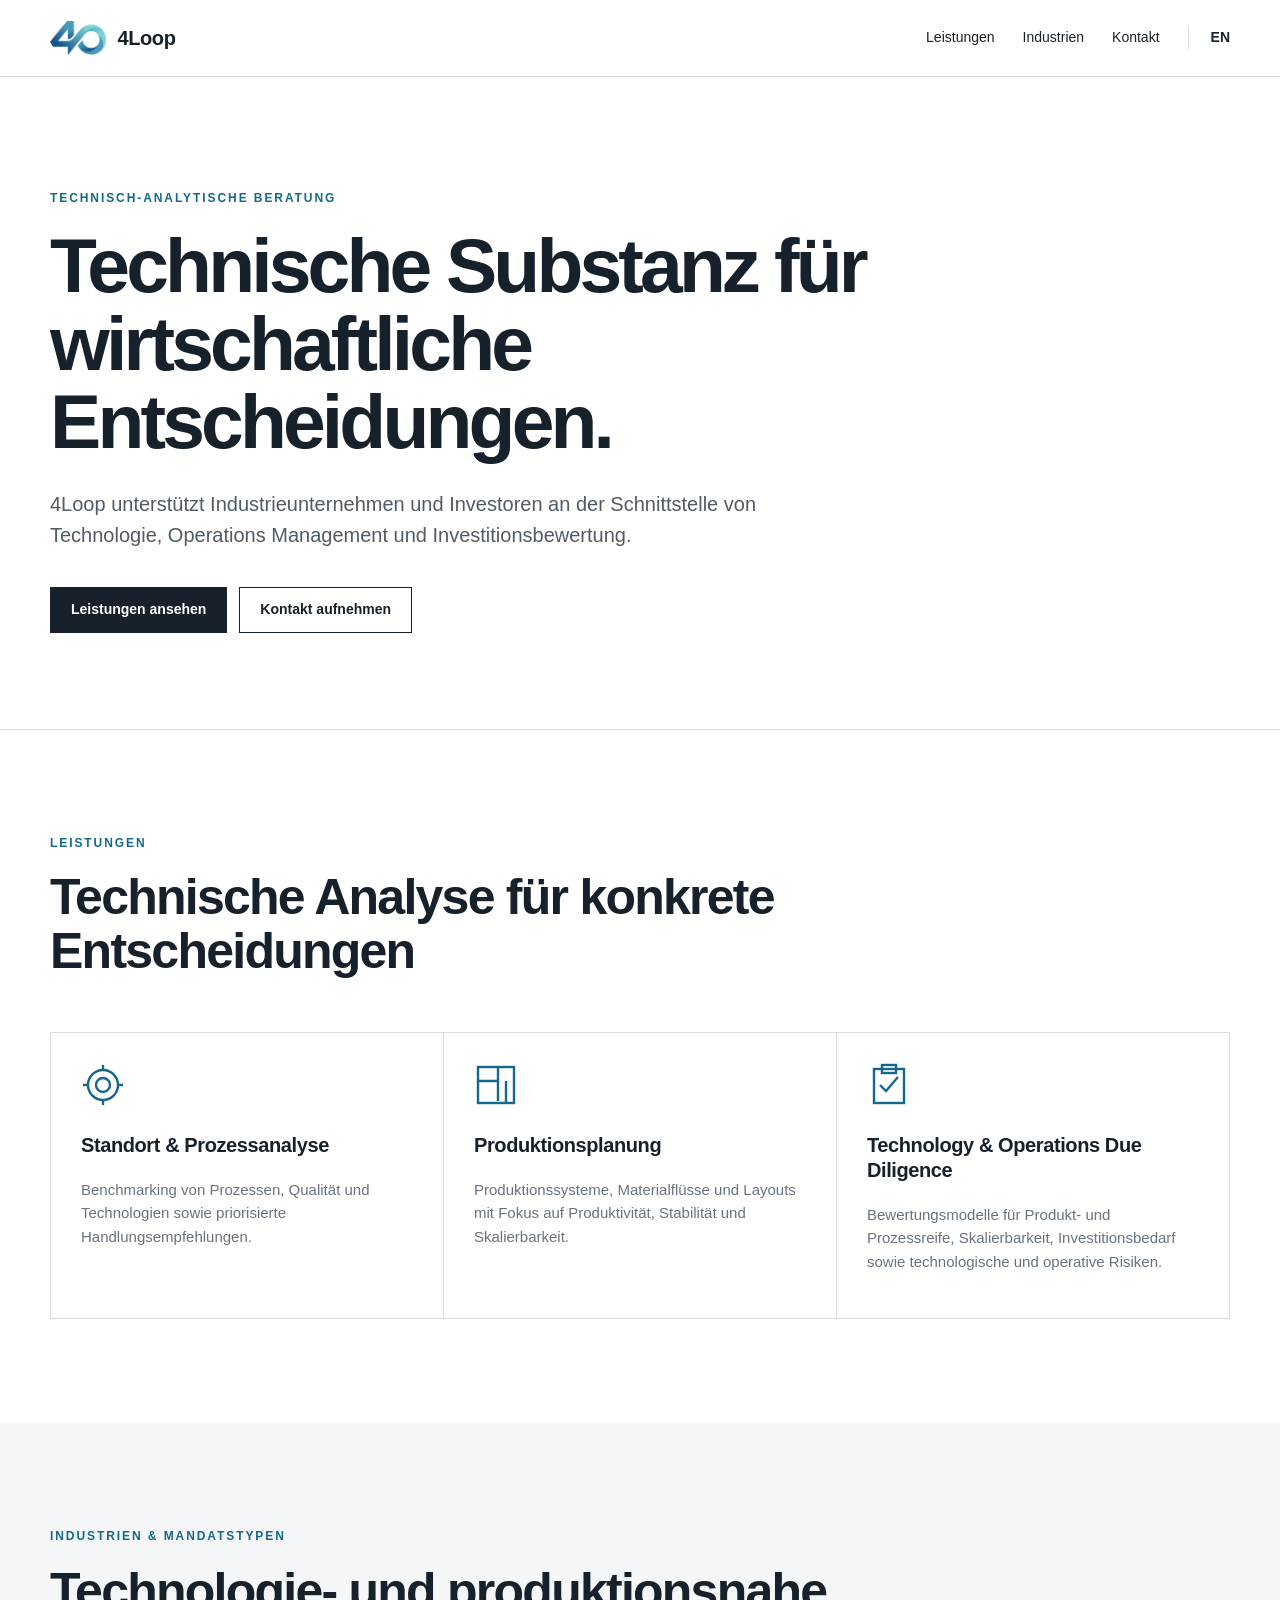
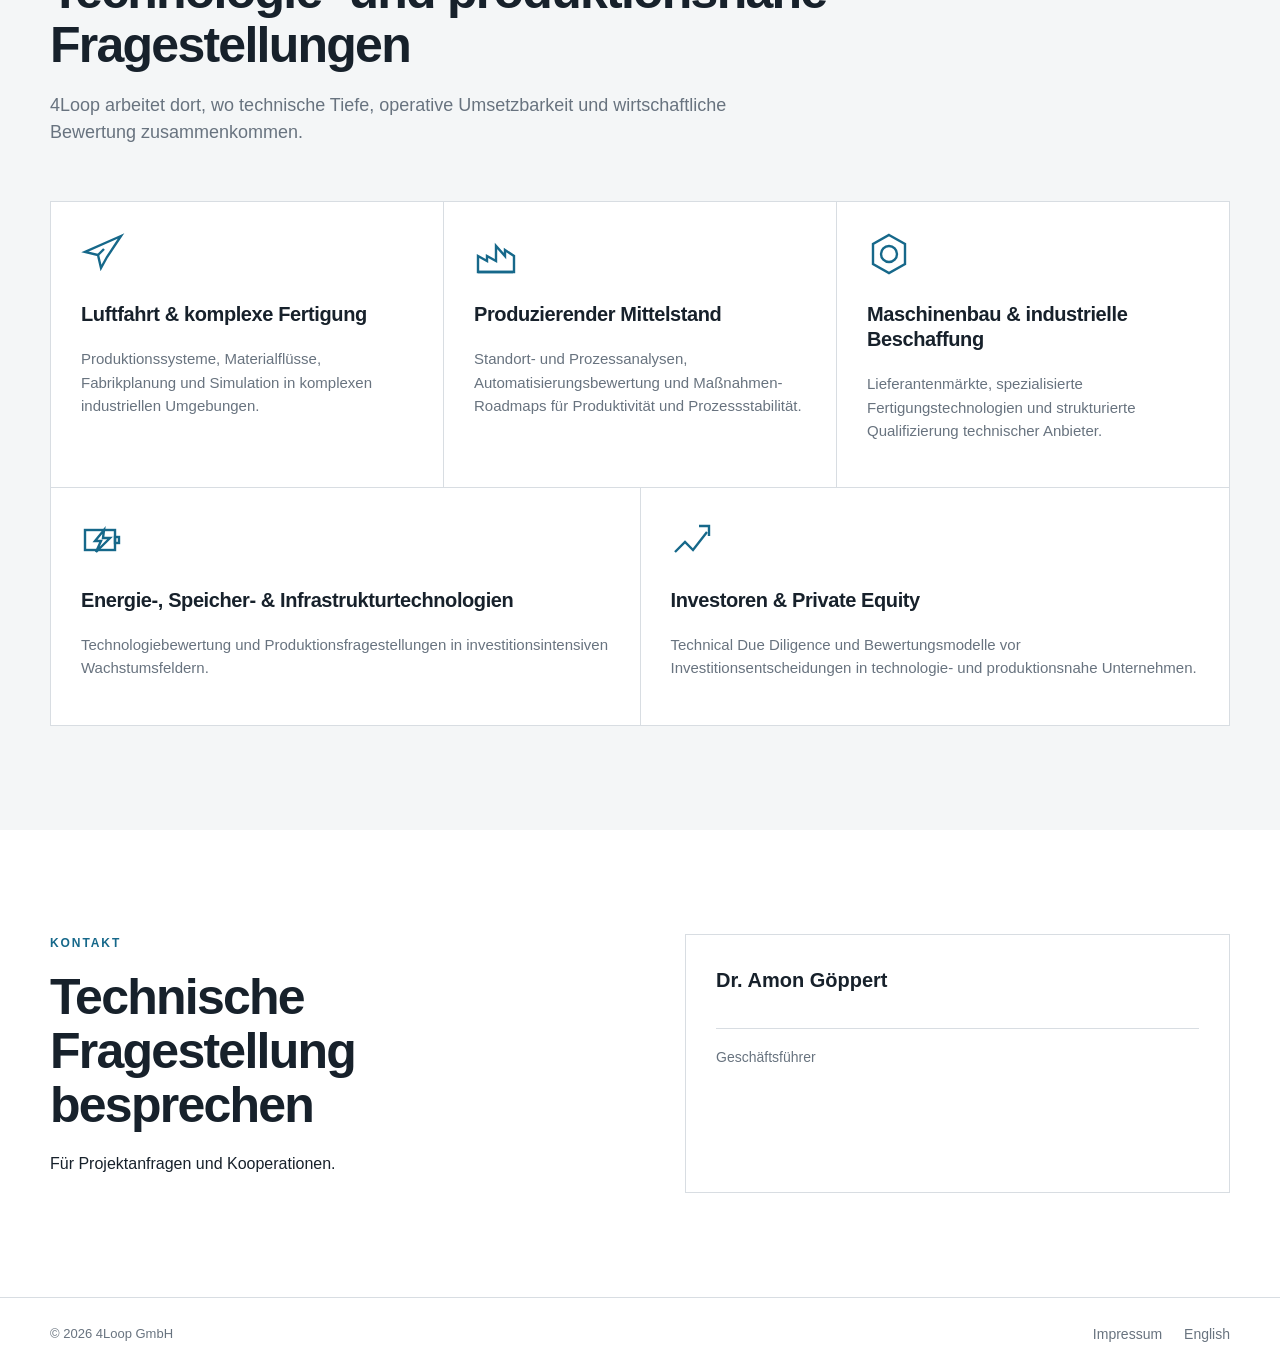
==== commit 2ec0a80a: "Industrien-Kacheln mit Icons versehen, leere Rasterzelle beheben Jede der 5 Industrien-Karten bekomm" ====
--- a/index.html
+++ b/index.html
@@ -70,11 +70,31 @@
           <p>4Loop arbeitet dort, wo technische Tiefe, operative Umsetzbarkeit und wirtschaftliche Bewertung zusammenkommen.</p>
         </div>
         <div class="industry-grid">
-          <article class="industry"><h3>Luftfahrt & komplexe Fertigung</h3><p>Produktionssysteme, Materialflüsse, Fabrikplanung und Simulation in komplexen industriellen Umgebungen.</p></article>
-          <article class="industry"><h3>Produzierender Mittelstand</h3><p>Standort- und Prozessanalysen, Automatisierungsbewertung und Maßnahmen-Roadmaps für Produktivität und Prozessstabilität.</p></article>
-          <article class="industry"><h3>Maschinenbau & industrielle Beschaffung</h3><p>Lieferantenmärkte, spezialisierte Fertigungstechnologien und strukturierte Qualifizierung technischer Anbieter.</p></article>
-          <article class="industry"><h3>Energie-, Speicher- & Infrastrukturtechnologien</h3><p>Technologiebewertung und Produktionsfragestellungen in investitionsintensiven Wachstumsfeldern.</p></article>
-          <article class="industry"><h3>Investoren & Private Equity</h3><p>Technical Due Diligence und Bewertungsmodelle vor Investitionsentscheidungen in technologie- und produktionsnahe Unternehmen.</p></article>
+          <article class="industry">
+            <span class="card-icon" aria-hidden="true"><svg viewBox="0 0 44 44" fill="none" stroke="currentColor" stroke-width="2.4"><path d="M40 4 4 20l13 3 3 13 6-11z"/><path d="M17 23l6-6"/></svg></span>
+            <h3>Luftfahrt & komplexe Fertigung</h3>
+            <p>Produktionssysteme, Materialflüsse, Fabrikplanung und Simulation in komplexen industriellen Umgebungen.</p>
+          </article>
+          <article class="industry">
+            <span class="card-icon" aria-hidden="true"><svg viewBox="0 0 44 44" fill="none" stroke="currentColor" stroke-width="2.4"><path d="M4 40V24l9 5v-5l9 5V14l9 10v-6l9 6v16z"/><path d="M4 40h35"/></svg></span>
+            <h3>Produzierender Mittelstand</h3>
+            <p>Standort- und Prozessanalysen, Automatisierungsbewertung und Maßnahmen-Roadmaps für Produktivität und Prozessstabilität.</p>
+          </article>
+          <article class="industry">
+            <span class="card-icon" aria-hidden="true"><svg viewBox="0 0 44 44" fill="none" stroke="currentColor" stroke-width="2.4"><path d="M22 3 38 12v20L22 41 6 32V12z"/><circle cx="22" cy="22" r="8"/></svg></span>
+            <h3>Maschinenbau & industrielle Beschaffung</h3>
+            <p>Lieferantenmärkte, spezialisierte Fertigungstechnologien und strukturierte Qualifizierung technischer Anbieter.</p>
+          </article>
+          <article class="industry">
+            <span class="card-icon" aria-hidden="true"><svg viewBox="0 0 44 44" fill="none" stroke="currentColor" stroke-width="2.4"><rect x="4" y="12" width="30" height="20"/><rect x="34" y="19" width="4" height="6"/><path d="M23 12l-9 11h6l-5 11 14-14h-7z"/></svg></span>
+            <h3>Energie-, Speicher- & Infrastrukturtechnologien</h3>
+            <p>Technologiebewertung und Produktionsfragestellungen in investitionsintensiven Wachstumsfeldern.</p>
+          </article>
+          <article class="industry">
+            <span class="card-icon" aria-hidden="true"><svg viewBox="0 0 44 44" fill="none" stroke="currentColor" stroke-width="2.4"><path d="M4 34l10-10 8 8 14-18"/><path d="M28 8h10v10"/></svg></span>
+            <h3>Investoren & Private Equity</h3>
+            <p>Technical Due Diligence und Bewertungsmodelle vor Investitionsentscheidungen in technologie- und produktionsnahe Unternehmen.</p>
+          </article>
         </div>
       </div>
     </section>
--- a/styles.css
+++ b/styles.css
@@ -1 +1 @@
-:root{--ink:#17212b;--muted:#68737f;--line:#d8dde2;--paper:#fff;--soft:#f4f6f7;--accent:#16688a;--dark:#101820;--max:1180px}*{box-sizing:border-box}html{scroll-behavior:smooth}body{margin:0;font-family:Inter,ui-sans-serif,-apple-system,BlinkMacSystemFont,"Segoe UI",Helvetica,Arial,sans-serif;color:var(--ink);background:var(--paper);line-height:1.55}.container{width:min(calc(100% - 48px),var(--max));margin:auto}.site-header{position:sticky;top:0;z-index:10;background:rgba(255,255,255,.96);border-bottom:1px solid var(--line);backdrop-filter:blur(10px)}.header-inner{height:76px;display:flex;align-items:center;justify-content:space-between}.brand{display:flex;align-items:center;gap:11px;color:var(--ink);text-decoration:none}.brand-mark{display:block;height:34px;width:auto}.brand-name{font-size:20px;font-weight:750;letter-spacing:-.02em}.nav{display:flex;align-items:center;gap:28px}.nav a,.footer-links a{color:inherit;text-decoration:none;font-size:14px}.nav a:hover,.footer-links a:hover{color:var(--accent)}.lang-link{padding-left:22px;border-left:1px solid var(--line);font-weight:700}.hero{padding:112px 0 96px;border-bottom:1px solid var(--line)}.eyebrow{margin:0 0 18px;text-transform:uppercase;letter-spacing:.16em;font-size:12px;font-weight:800;color:var(--accent)}h1,h2,h3,p{margin-top:0}h1{font-size:clamp(48px,6vw,78px);line-height:1.02;letter-spacing:-.05em;max-width:850px;margin-bottom:28px}h2{font-size:clamp(34px,4vw,50px);line-height:1.08;letter-spacing:-.035em;margin-bottom:20px}h3{font-size:20px;line-height:1.25;letter-spacing:-.02em}.hero-copy{max-width:750px;font-size:20px;color:#4f5b66}.hero-actions{display:flex;gap:12px;margin-top:36px}.button{display:inline-flex;align-items:center;justify-content:center;min-height:46px;padding:0 20px;border:1px solid var(--ink);text-decoration:none;font-size:14px;font-weight:700}.button.primary{background:var(--ink);color:#fff}.button.primary:hover{background:var(--accent);border-color:var(--accent)}.button.secondary{color:var(--ink);background:#fff}.section{padding:104px 0}.section-muted{background:var(--soft)}.section-heading{max-width:780px;margin-bottom:54px}.section-heading>p:last-child{font-size:18px;color:var(--muted);max-width:700px}.card-grid{display:grid;grid-template-columns:repeat(3,1fr);border-top:1px solid var(--line);border-left:1px solid var(--line)}.card{min-height:250px;padding:30px;border-right:1px solid var(--line);border-bottom:1px solid var(--line)}.card p,.industry p{color:var(--muted);font-size:15px}.industry-grid{display:grid;grid-template-columns:repeat(3,1fr);gap:1px;background:var(--line);border:1px solid var(--line)}.industry{background:var(--paper);padding:30px;min-height:220px}.card-icon{display:block;width:44px;height:44px;color:var(--accent)}.card-icon svg{width:100%;height:100%}.card h3{margin-top:26px}.contact-grid{display:grid;grid-template-columns:1fr 1fr;gap:90px}.contact-card{font-style:normal;display:flex;flex-direction:column;padding:30px;border:1px solid var(--line);font-size:16px}.contact-card strong{font-size:20px;margin-bottom:14px}.contact-meta{margin-top:18px;padding-top:18px;border-top:1px solid var(--line);color:var(--muted);font-size:14px}.site-footer{border-top:1px solid var(--line);padding:26px 0;color:var(--muted)}.footer-inner{display:flex;justify-content:space-between;font-size:13px}.footer-links{display:flex;gap:22px}.legal{max-width:820px}.legal h1{font-size:48px}.legal h2{font-size:24px;margin-top:42px}.legal p{color:#4f5b66}@media(max-width:900px){.nav a:not(.lang-link){display:none}.contact-grid{grid-template-columns:1fr;gap:50px}.card-grid,.industry-grid{grid-template-columns:1fr 1fr}.hero{padding-top:80px}}@media(max-width:600px){.container{width:min(calc(100% - 30px),var(--max))}.header-inner{height:66px}.hero{padding:64px 0}.section{padding:72px 0}.card-grid,.industry-grid{grid-template-columns:1fr}h1{font-size:46px}.hero-actions{flex-direction:column;align-items:stretch}.footer-inner{gap:20px;flex-direction:column}}
+:root{--ink:#17212b;--muted:#68737f;--line:#d8dde2;--paper:#fff;--soft:#f4f6f7;--accent:#16688a;--dark:#101820;--max:1180px}*{box-sizing:border-box}html{scroll-behavior:smooth}body{margin:0;font-family:Inter,ui-sans-serif,-apple-system,BlinkMacSystemFont,"Segoe UI",Helvetica,Arial,sans-serif;color:var(--ink);background:var(--paper);line-height:1.55}.container{width:min(calc(100% - 48px),var(--max));margin:auto}.site-header{position:sticky;top:0;z-index:10;background:rgba(255,255,255,.96);border-bottom:1px solid var(--line);backdrop-filter:blur(10px)}.header-inner{height:76px;display:flex;align-items:center;justify-content:space-between}.brand{display:flex;align-items:center;gap:11px;color:var(--ink);text-decoration:none}.brand-mark{display:block;height:34px;width:auto}.brand-name{font-size:20px;font-weight:750;letter-spacing:-.02em}.nav{display:flex;align-items:center;gap:28px}.nav a,.footer-links a{color:inherit;text-decoration:none;font-size:14px}.nav a:hover,.footer-links a:hover{color:var(--accent)}.lang-link{padding-left:22px;border-left:1px solid var(--line);font-weight:700}.hero{padding:112px 0 96px;border-bottom:1px solid var(--line)}.eyebrow{margin:0 0 18px;text-transform:uppercase;letter-spacing:.16em;font-size:12px;font-weight:800;color:var(--accent)}h1,h2,h3,p{margin-top:0}h1{font-size:clamp(48px,6vw,78px);line-height:1.02;letter-spacing:-.05em;max-width:850px;margin-bottom:28px}h2{font-size:clamp(34px,4vw,50px);line-height:1.08;letter-spacing:-.035em;margin-bottom:20px}h3{font-size:20px;line-height:1.25;letter-spacing:-.02em}.hero-copy{max-width:750px;font-size:20px;color:#4f5b66}.hero-actions{display:flex;gap:12px;margin-top:36px}.button{display:inline-flex;align-items:center;justify-content:center;min-height:46px;padding:0 20px;border:1px solid var(--ink);text-decoration:none;font-size:14px;font-weight:700}.button.primary{background:var(--ink);color:#fff}.button.primary:hover{background:var(--accent);border-color:var(--accent)}.button.secondary{color:var(--ink);background:#fff}.section{padding:104px 0}.section-muted{background:var(--soft)}.section-heading{max-width:780px;margin-bottom:54px}.section-heading>p:last-child{font-size:18px;color:var(--muted);max-width:700px}.card-grid{display:grid;grid-template-columns:repeat(3,1fr);border-top:1px solid var(--line);border-left:1px solid var(--line)}.card{min-height:250px;padding:30px;border-right:1px solid var(--line);border-bottom:1px solid var(--line)}.card p,.industry p{color:var(--muted);font-size:15px}.industry-grid{display:grid;grid-template-columns:repeat(6,1fr);gap:1px;background:var(--line);border:1px solid var(--line)}.industry{grid-column:span 2;background:var(--paper);padding:30px;min-height:220px}.industry:nth-child(4),.industry:nth-child(5){grid-column:span 3}.card-icon{display:block;width:44px;height:44px;color:var(--accent)}.card-icon svg{width:100%;height:100%}.card h3,.industry h3{margin-top:26px}.contact-grid{display:grid;grid-template-columns:1fr 1fr;gap:90px}.contact-card{font-style:normal;display:flex;flex-direction:column;padding:30px;border:1px solid var(--line);font-size:16px}.contact-card strong{font-size:20px;margin-bottom:14px}.contact-meta{margin-top:18px;padding-top:18px;border-top:1px solid var(--line);color:var(--muted);font-size:14px}.site-footer{border-top:1px solid var(--line);padding:26px 0;color:var(--muted)}.footer-inner{display:flex;justify-content:space-between;font-size:13px}.footer-links{display:flex;gap:22px}.legal{max-width:820px}.legal h1{font-size:48px}.legal h2{font-size:24px;margin-top:42px}.legal p{color:#4f5b66}@media(max-width:900px){.nav a:not(.lang-link){display:none}.contact-grid{grid-template-columns:1fr;gap:50px}.card-grid{grid-template-columns:1fr 1fr}.industry-grid{grid-template-columns:repeat(4,1fr)}.industry,.industry:nth-child(4){grid-column:span 2}.industry:nth-child(5){grid-column:1/-1}.hero{padding-top:80px}}@media(max-width:600px){.container{width:min(calc(100% - 30px),var(--max))}.header-inner{height:66px}.hero{padding:64px 0}.section{padding:72px 0}.card-grid{grid-template-columns:1fr}.industry-grid{grid-template-columns:1fr}.industry,.industry:nth-child(4),.industry:nth-child(5){grid-column:span 1}h1{font-size:46px}.hero-actions{flex-direction:column;align-items:stretch}.footer-inner{gap:20px;flex-direction:column}}
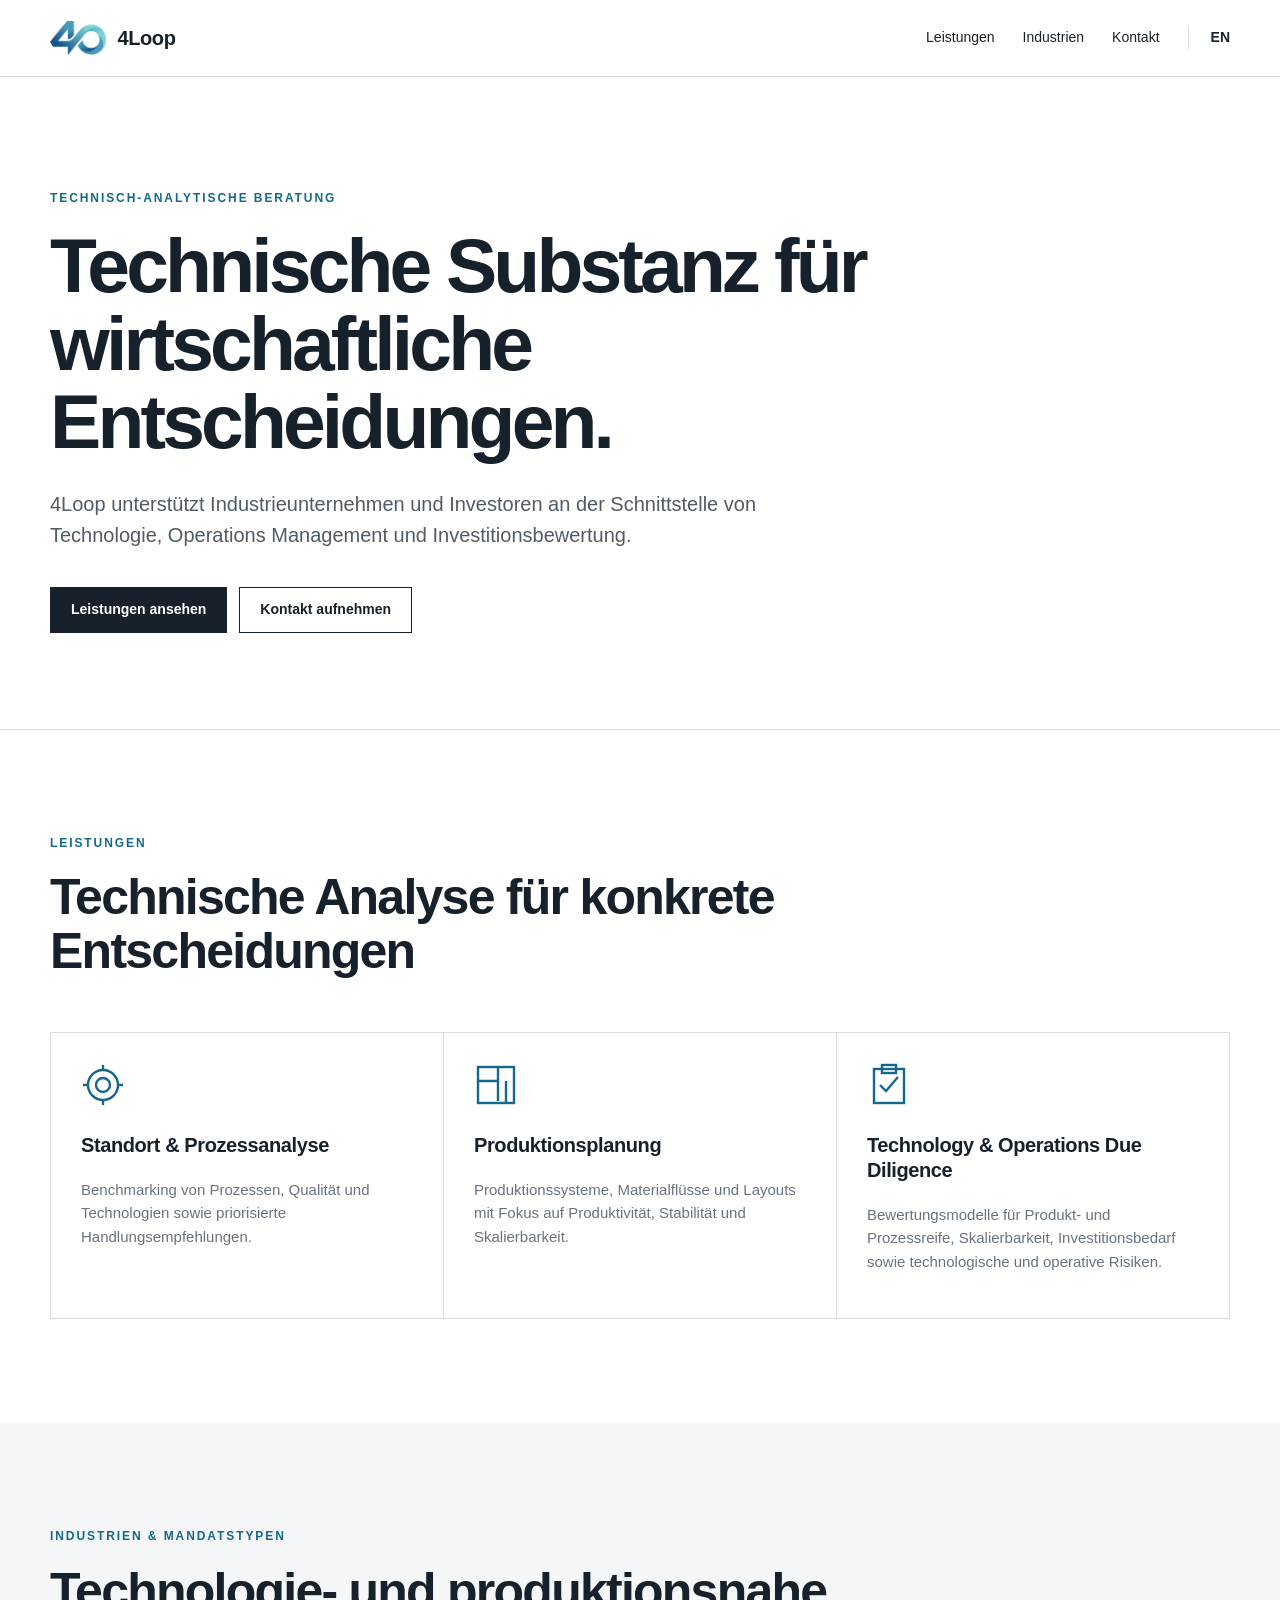
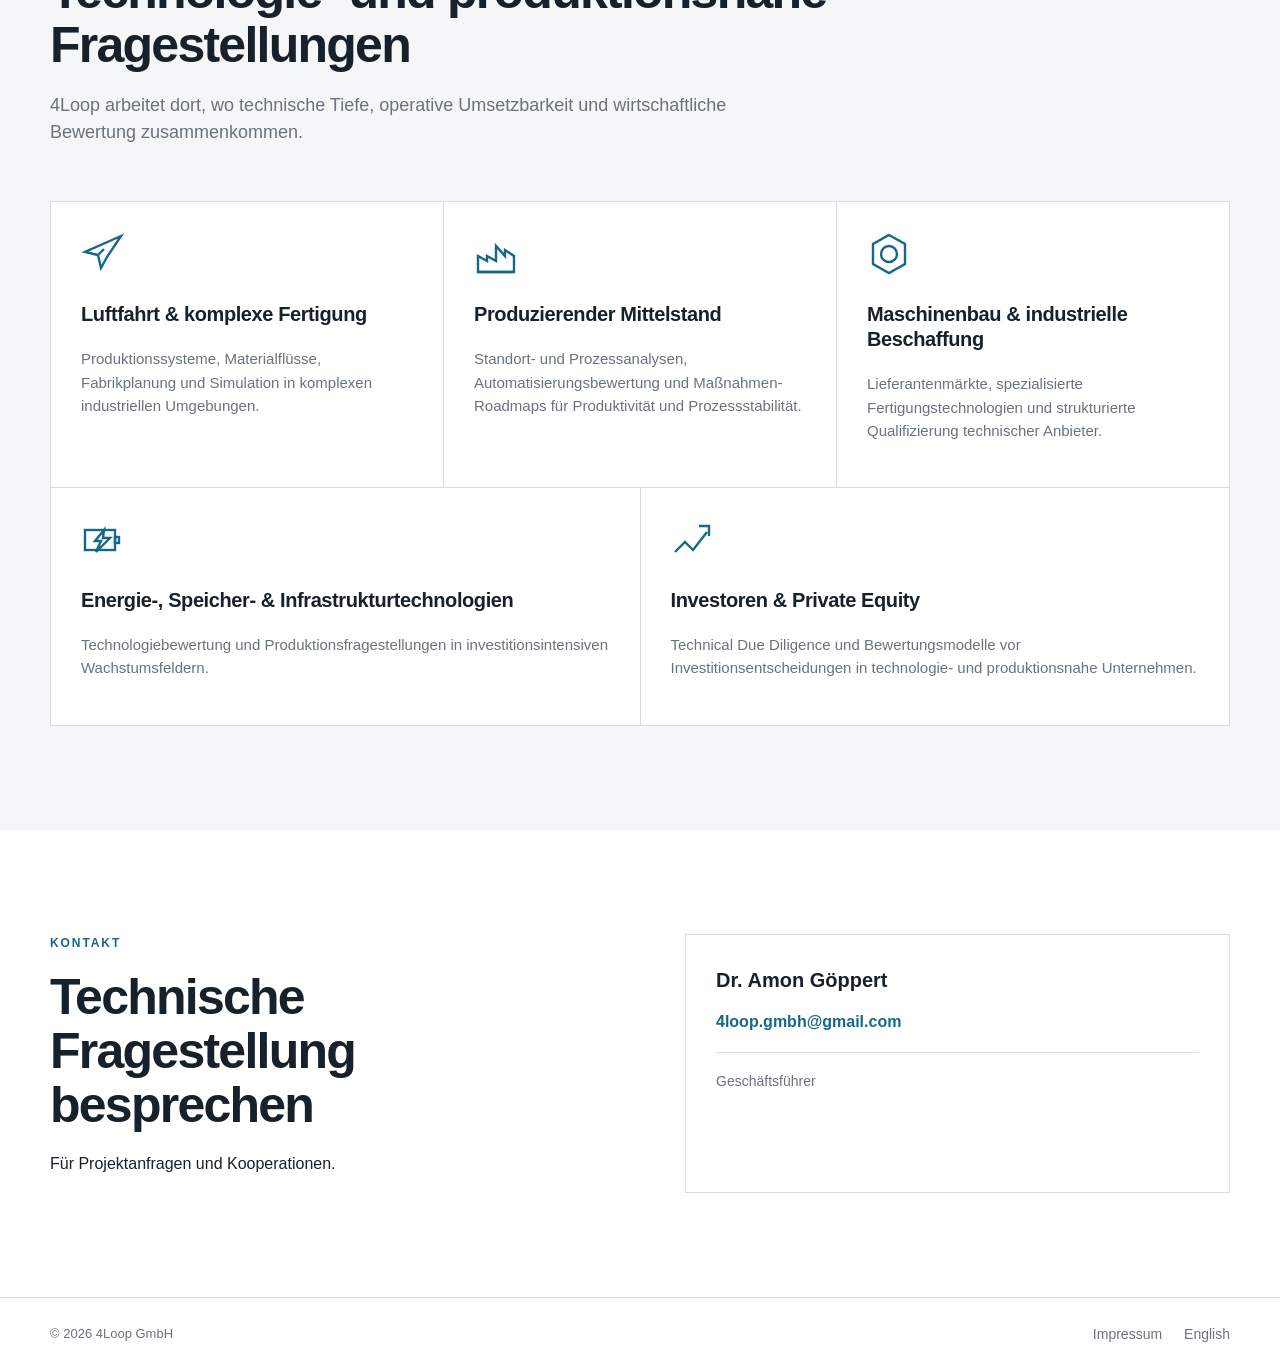
==== commit 81bd6a80: "Kontakt-E-Mail ergänzen (Platzhalter) 4loop.gmbh@gmail.com als mailto-Link in der Kontakt-Sektion de" ====
--- a/index.html
+++ b/index.html
@@ -108,8 +108,9 @@
         </div>
         <address class="contact-card">
           <strong>Dr. Amon Göppert</strong>
+          <a class="contact-mail" href="mailto:4loop.gmbh@gmail.com">4loop.gmbh@gmail.com</a>
           <span class="contact-meta">Geschäftsführer</span>
-          <!-- TODO before go-live: add a business email/phone contact channel here (Firmenanschrift steht im Impressum). -->
+          <!-- TODO before go-live: durch offizielle Geschäfts-E-Mail-Adresse ersetzen (aktuell privates Gmail-Postfach als Platzhalter). -->
         </address>
       </div>
     </section>
--- a/styles.css
+++ b/styles.css
@@ -1 +1 @@
-:root{--ink:#17212b;--muted:#68737f;--line:#d8dde2;--paper:#fff;--soft:#f4f6f7;--accent:#16688a;--dark:#101820;--max:1180px}*{box-sizing:border-box}html{scroll-behavior:smooth}body{margin:0;font-family:Inter,ui-sans-serif,-apple-system,BlinkMacSystemFont,"Segoe UI",Helvetica,Arial,sans-serif;color:var(--ink);background:var(--paper);line-height:1.55}.container{width:min(calc(100% - 48px),var(--max));margin:auto}.site-header{position:sticky;top:0;z-index:10;background:rgba(255,255,255,.96);border-bottom:1px solid var(--line);backdrop-filter:blur(10px)}.header-inner{height:76px;display:flex;align-items:center;justify-content:space-between}.brand{display:flex;align-items:center;gap:11px;color:var(--ink);text-decoration:none}.brand-mark{display:block;height:34px;width:auto}.brand-name{font-size:20px;font-weight:750;letter-spacing:-.02em}.nav{display:flex;align-items:center;gap:28px}.nav a,.footer-links a{color:inherit;text-decoration:none;font-size:14px}.nav a:hover,.footer-links a:hover{color:var(--accent)}.lang-link{padding-left:22px;border-left:1px solid var(--line);font-weight:700}.hero{padding:112px 0 96px;border-bottom:1px solid var(--line)}.eyebrow{margin:0 0 18px;text-transform:uppercase;letter-spacing:.16em;font-size:12px;font-weight:800;color:var(--accent)}h1,h2,h3,p{margin-top:0}h1{font-size:clamp(48px,6vw,78px);line-height:1.02;letter-spacing:-.05em;max-width:850px;margin-bottom:28px}h2{font-size:clamp(34px,4vw,50px);line-height:1.08;letter-spacing:-.035em;margin-bottom:20px}h3{font-size:20px;line-height:1.25;letter-spacing:-.02em}.hero-copy{max-width:750px;font-size:20px;color:#4f5b66}.hero-actions{display:flex;gap:12px;margin-top:36px}.button{display:inline-flex;align-items:center;justify-content:center;min-height:46px;padding:0 20px;border:1px solid var(--ink);text-decoration:none;font-size:14px;font-weight:700}.button.primary{background:var(--ink);color:#fff}.button.primary:hover{background:var(--accent);border-color:var(--accent)}.button.secondary{color:var(--ink);background:#fff}.section{padding:104px 0}.section-muted{background:var(--soft)}.section-heading{max-width:780px;margin-bottom:54px}.section-heading>p:last-child{font-size:18px;color:var(--muted);max-width:700px}.card-grid{display:grid;grid-template-columns:repeat(3,1fr);border-top:1px solid var(--line);border-left:1px solid var(--line)}.card{min-height:250px;padding:30px;border-right:1px solid var(--line);border-bottom:1px solid var(--line)}.card p,.industry p{color:var(--muted);font-size:15px}.industry-grid{display:grid;grid-template-columns:repeat(6,1fr);gap:1px;background:var(--line);border:1px solid var(--line)}.industry{grid-column:span 2;background:var(--paper);padding:30px;min-height:220px}.industry:nth-child(4),.industry:nth-child(5){grid-column:span 3}.card-icon{display:block;width:44px;height:44px;color:var(--accent)}.card-icon svg{width:100%;height:100%}.card h3,.industry h3{margin-top:26px}.contact-grid{display:grid;grid-template-columns:1fr 1fr;gap:90px}.contact-card{font-style:normal;display:flex;flex-direction:column;padding:30px;border:1px solid var(--line);font-size:16px}.contact-card strong{font-size:20px;margin-bottom:14px}.contact-meta{margin-top:18px;padding-top:18px;border-top:1px solid var(--line);color:var(--muted);font-size:14px}.site-footer{border-top:1px solid var(--line);padding:26px 0;color:var(--muted)}.footer-inner{display:flex;justify-content:space-between;font-size:13px}.footer-links{display:flex;gap:22px}.legal{max-width:820px}.legal h1{font-size:48px}.legal h2{font-size:24px;margin-top:42px}.legal p{color:#4f5b66}@media(max-width:900px){.nav a:not(.lang-link){display:none}.contact-grid{grid-template-columns:1fr;gap:50px}.card-grid{grid-template-columns:1fr 1fr}.industry-grid{grid-template-columns:repeat(4,1fr)}.industry,.industry:nth-child(4){grid-column:span 2}.industry:nth-child(5){grid-column:1/-1}.hero{padding-top:80px}}@media(max-width:600px){.container{width:min(calc(100% - 30px),var(--max))}.header-inner{height:66px}.hero{padding:64px 0}.section{padding:72px 0}.card-grid{grid-template-columns:1fr}.industry-grid{grid-template-columns:1fr}.industry,.industry:nth-child(4),.industry:nth-child(5){grid-column:span 1}h1{font-size:46px}.hero-actions{flex-direction:column;align-items:stretch}.footer-inner{gap:20px;flex-direction:column}}
+:root{--ink:#17212b;--muted:#68737f;--line:#d8dde2;--paper:#fff;--soft:#f4f6f7;--accent:#16688a;--dark:#101820;--max:1180px}*{box-sizing:border-box}html{scroll-behavior:smooth}body{margin:0;font-family:Inter,ui-sans-serif,-apple-system,BlinkMacSystemFont,"Segoe UI",Helvetica,Arial,sans-serif;color:var(--ink);background:var(--paper);line-height:1.55}.container{width:min(calc(100% - 48px),var(--max));margin:auto}.site-header{position:sticky;top:0;z-index:10;background:rgba(255,255,255,.96);border-bottom:1px solid var(--line);backdrop-filter:blur(10px)}.header-inner{height:76px;display:flex;align-items:center;justify-content:space-between}.brand{display:flex;align-items:center;gap:11px;color:var(--ink);text-decoration:none}.brand-mark{display:block;height:34px;width:auto}.brand-name{font-size:20px;font-weight:750;letter-spacing:-.02em}.nav{display:flex;align-items:center;gap:28px}.nav a,.footer-links a{color:inherit;text-decoration:none;font-size:14px}.nav a:hover,.footer-links a:hover{color:var(--accent)}.lang-link{padding-left:22px;border-left:1px solid var(--line);font-weight:700}.hero{padding:112px 0 96px;border-bottom:1px solid var(--line)}.eyebrow{margin:0 0 18px;text-transform:uppercase;letter-spacing:.16em;font-size:12px;font-weight:800;color:var(--accent)}h1,h2,h3,p{margin-top:0}h1{font-size:clamp(48px,6vw,78px);line-height:1.02;letter-spacing:-.05em;max-width:850px;margin-bottom:28px}h2{font-size:clamp(34px,4vw,50px);line-height:1.08;letter-spacing:-.035em;margin-bottom:20px}h3{font-size:20px;line-height:1.25;letter-spacing:-.02em}.hero-copy{max-width:750px;font-size:20px;color:#4f5b66}.hero-actions{display:flex;gap:12px;margin-top:36px}.button{display:inline-flex;align-items:center;justify-content:center;min-height:46px;padding:0 20px;border:1px solid var(--ink);text-decoration:none;font-size:14px;font-weight:700}.button.primary{background:var(--ink);color:#fff}.button.primary:hover{background:var(--accent);border-color:var(--accent)}.button.secondary{color:var(--ink);background:#fff}.section{padding:104px 0}.section-muted{background:var(--soft)}.section-heading{max-width:780px;margin-bottom:54px}.section-heading>p:last-child{font-size:18px;color:var(--muted);max-width:700px}.card-grid{display:grid;grid-template-columns:repeat(3,1fr);border-top:1px solid var(--line);border-left:1px solid var(--line)}.card{min-height:250px;padding:30px;border-right:1px solid var(--line);border-bottom:1px solid var(--line)}.card p,.industry p{color:var(--muted);font-size:15px}.industry-grid{display:grid;grid-template-columns:repeat(6,1fr);gap:1px;background:var(--line);border:1px solid var(--line)}.industry{grid-column:span 2;background:var(--paper);padding:30px;min-height:220px}.industry:nth-child(4),.industry:nth-child(5){grid-column:span 3}.card-icon{display:block;width:44px;height:44px;color:var(--accent)}.card-icon svg{width:100%;height:100%}.card h3,.industry h3{margin-top:26px}.contact-grid{display:grid;grid-template-columns:1fr 1fr;gap:90px}.contact-card{font-style:normal;display:flex;flex-direction:column;padding:30px;border:1px solid var(--line);font-size:16px}.contact-card strong{font-size:20px;margin-bottom:14px}.contact-mail{color:var(--accent);font-weight:700;text-decoration:none}.contact-mail:hover{text-decoration:underline}.contact-meta{margin-top:18px;padding-top:18px;border-top:1px solid var(--line);color:var(--muted);font-size:14px}.site-footer{border-top:1px solid var(--line);padding:26px 0;color:var(--muted)}.footer-inner{display:flex;justify-content:space-between;font-size:13px}.footer-links{display:flex;gap:22px}.legal{max-width:820px}.legal h1{font-size:48px}.legal h2{font-size:24px;margin-top:42px}.legal p{color:#4f5b66}@media(max-width:900px){.nav a:not(.lang-link){display:none}.contact-grid{grid-template-columns:1fr;gap:50px}.card-grid{grid-template-columns:1fr 1fr}.industry-grid{grid-template-columns:repeat(4,1fr)}.industry,.industry:nth-child(4){grid-column:span 2}.industry:nth-child(5){grid-column:1/-1}.hero{padding-top:80px}}@media(max-width:600px){.container{width:min(calc(100% - 30px),var(--max))}.header-inner{height:66px}.hero{padding:64px 0}.section{padding:72px 0}.card-grid{grid-template-columns:1fr}.industry-grid{grid-template-columns:1fr}.industry,.industry:nth-child(4),.industry:nth-child(5){grid-column:span 1}h1{font-size:46px}.hero-actions{flex-direction:column;align-items:stretch}.footer-inner{gap:20px;flex-direction:column}}
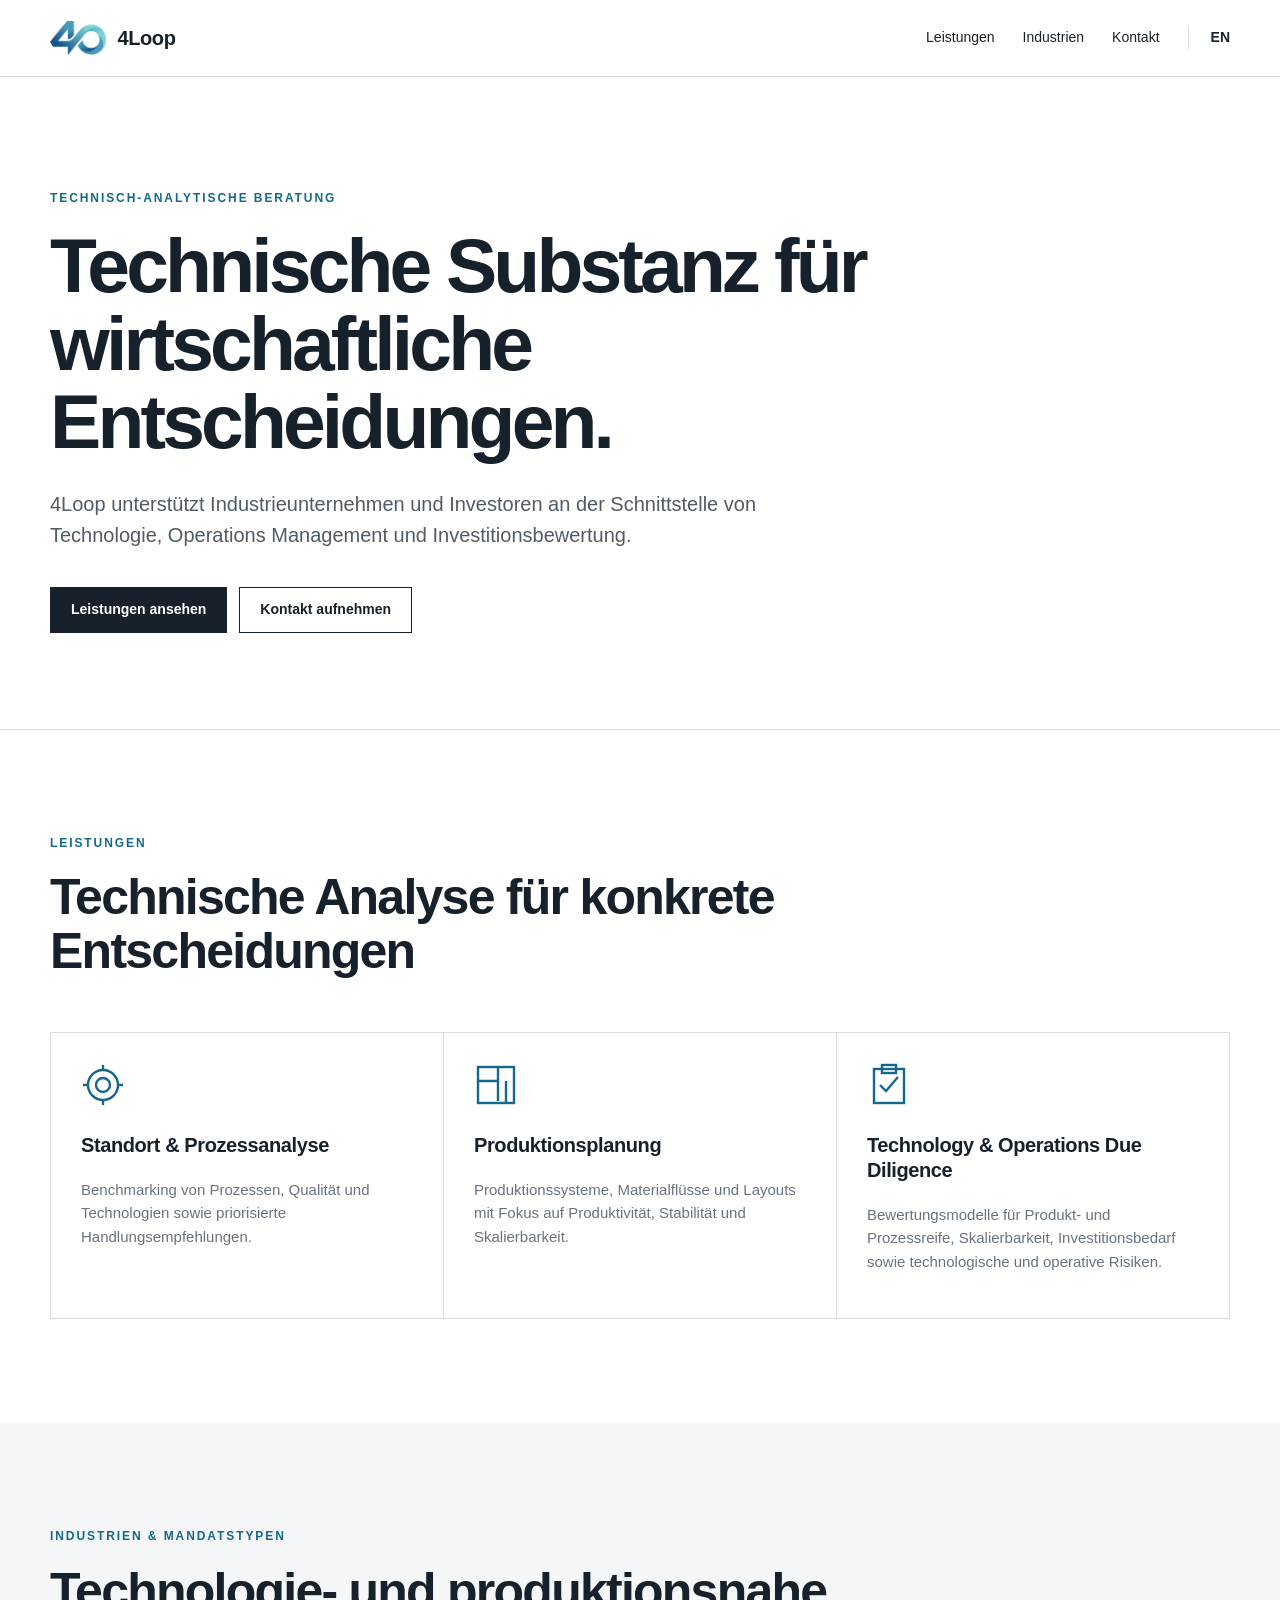
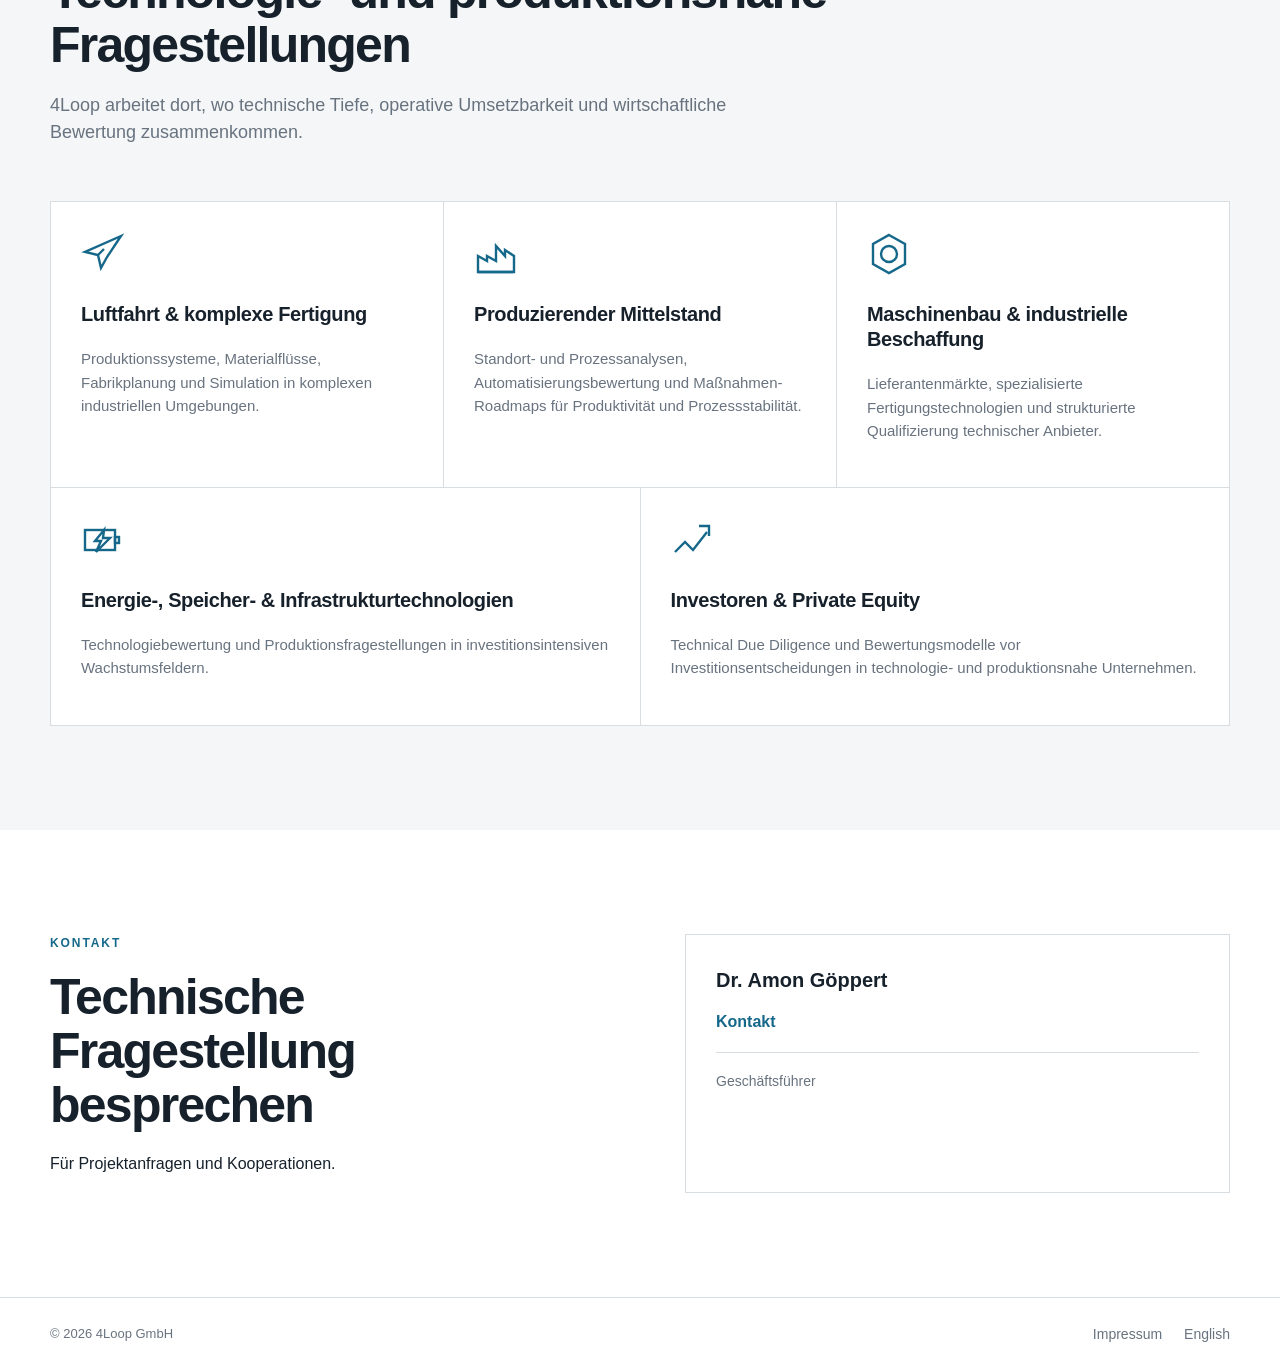
==== commit bab1784b: "Kontakt-Link vereinfachen, englische Website-Version ergänzen Kontakt-Sektion zeigt jetzt "Kontakt" " ====
--- a/index.html
+++ b/index.html
@@ -4,6 +4,7 @@
   <meta charset="utf-8">
   <meta name="viewport" content="width=device-width, initial-scale=1">
   <meta name="description" content="4Loop GmbH – technisch-analytische Beratung für Produktion, Lieferkette, Simulation und Investitionsentscheidungen.">
+  <meta name="robots" content="noindex, nofollow">
   <title>4Loop GmbH | Technische Beratung für Produktion und Investitionsentscheidungen</title>
   <link rel="stylesheet" href="styles.css">
 </head>
@@ -108,7 +109,7 @@
         </div>
         <address class="contact-card">
           <strong>Dr. Amon Göppert</strong>
-          <a class="contact-mail" href="mailto:4loop.gmbh@gmail.com">4loop.gmbh@gmail.com</a>
+          <a class="contact-mail" href="mailto:4loop.gmbh@gmail.com">Kontakt</a>
           <span class="contact-meta">Geschäftsführer</span>
           <!-- TODO before go-live: durch offizielle Geschäfts-E-Mail-Adresse ersetzen (aktuell privates Gmail-Postfach als Platzhalter). -->
         </address>
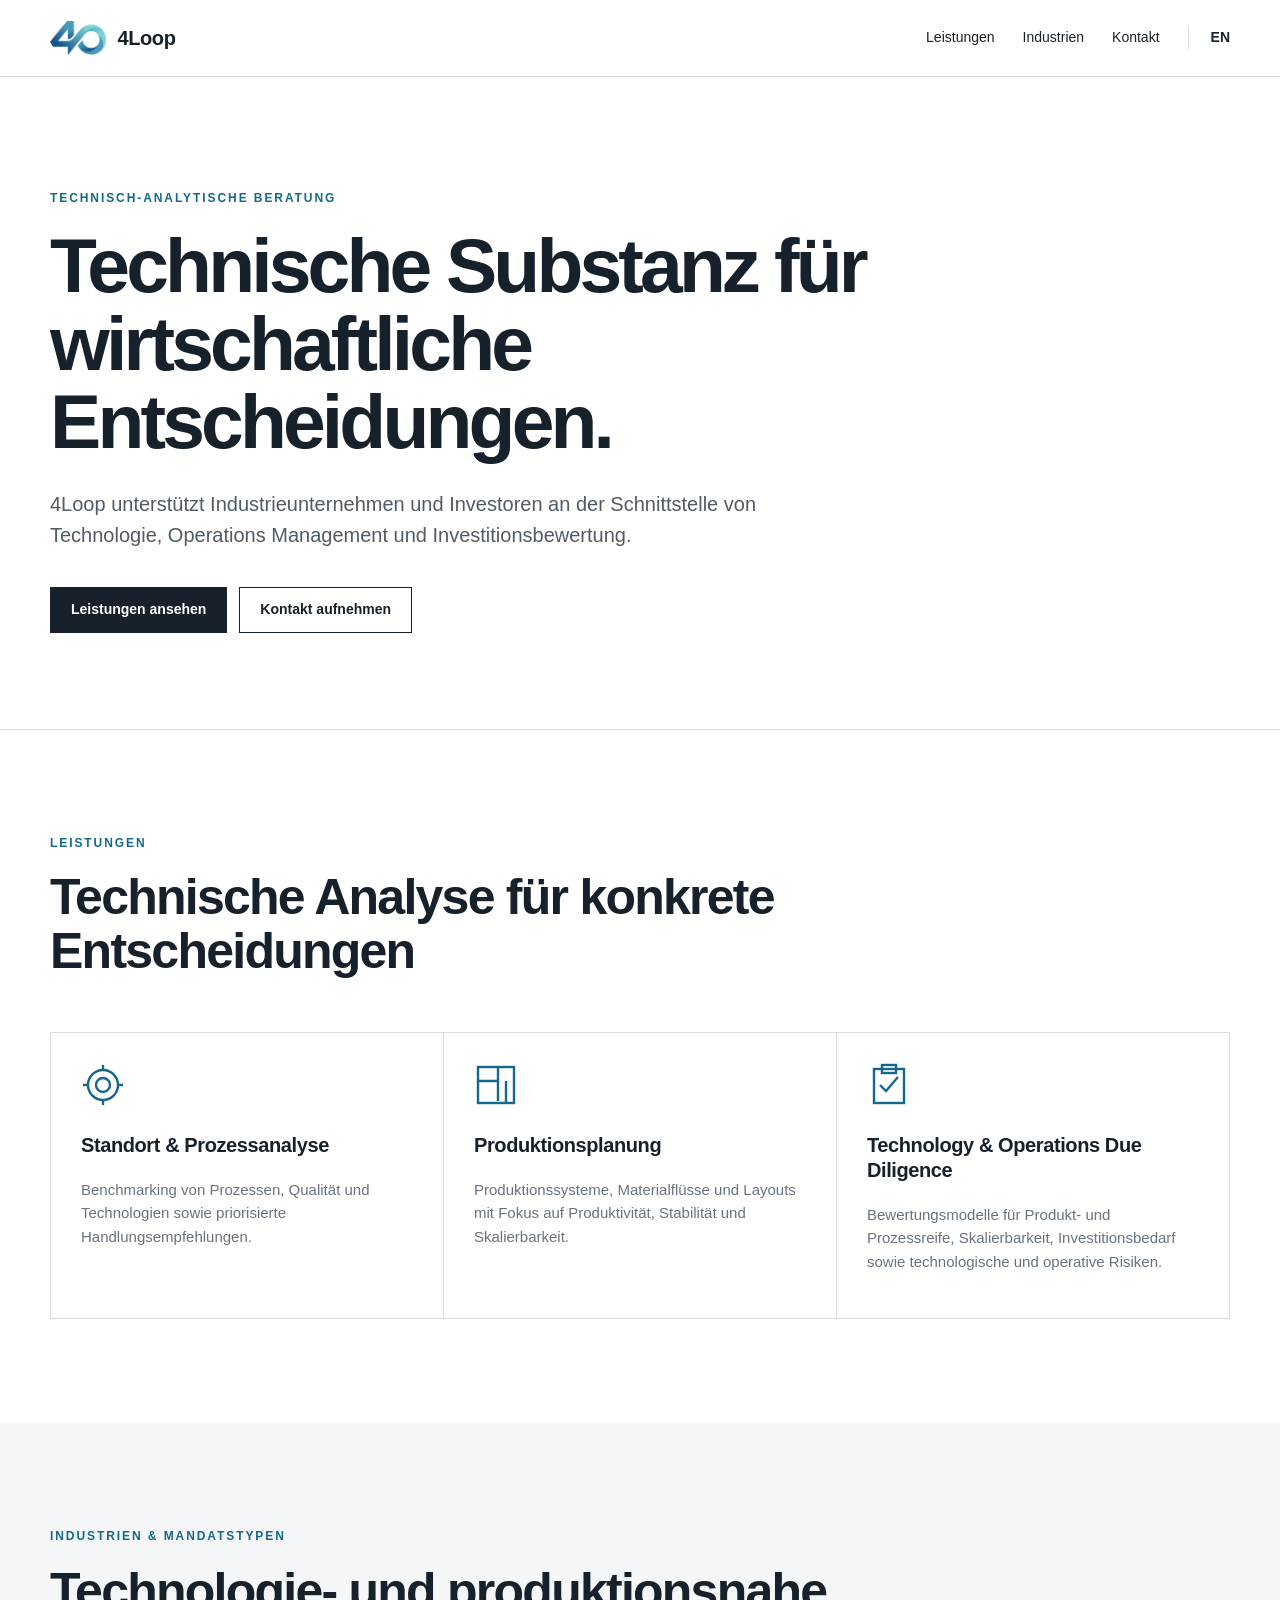
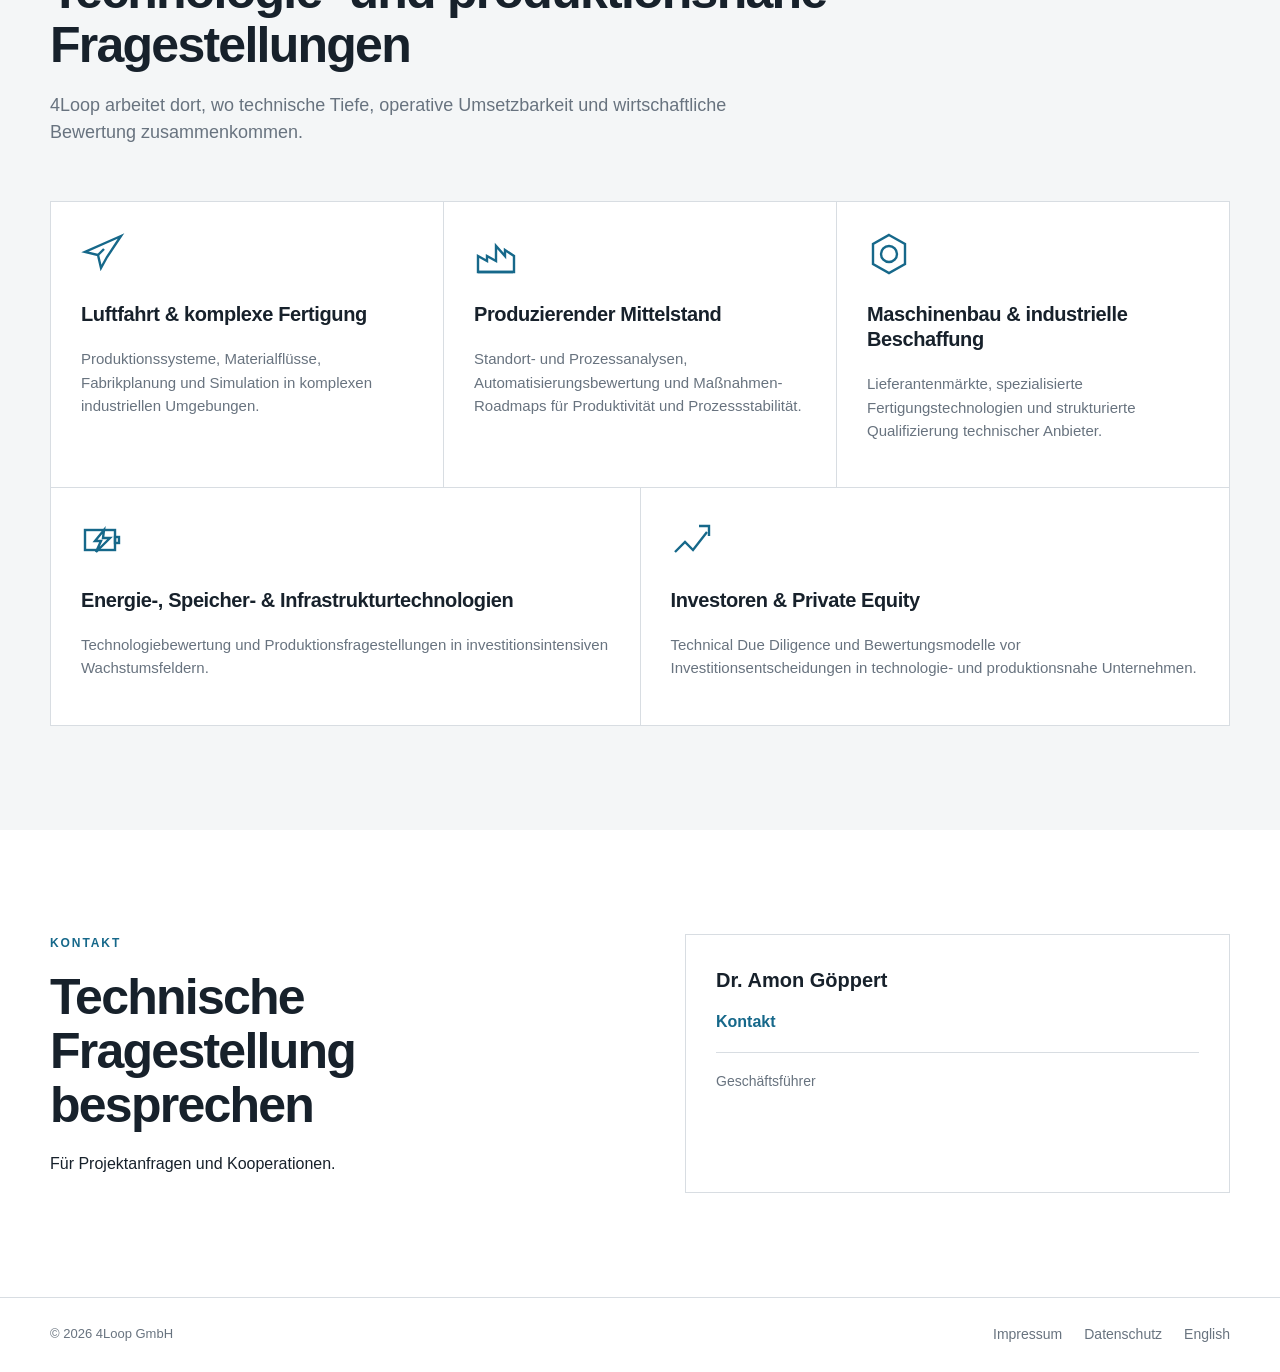
==== commit 41276690: "Datenschutzerklärung ergänzen (DE + EN) Neue Unterseiten datenschutz.html / en/datenschutz.html, ana" ====
--- a/index.html
+++ b/index.html
@@ -122,6 +122,7 @@
       <span>© 2026 4Loop GmbH</span>
       <div class="footer-links">
         <a href="impressum.html">Impressum</a>
+        <a href="datenschutz.html">Datenschutz</a>
         <a href="en/" lang="en">English</a>
       </div>
     </div>
